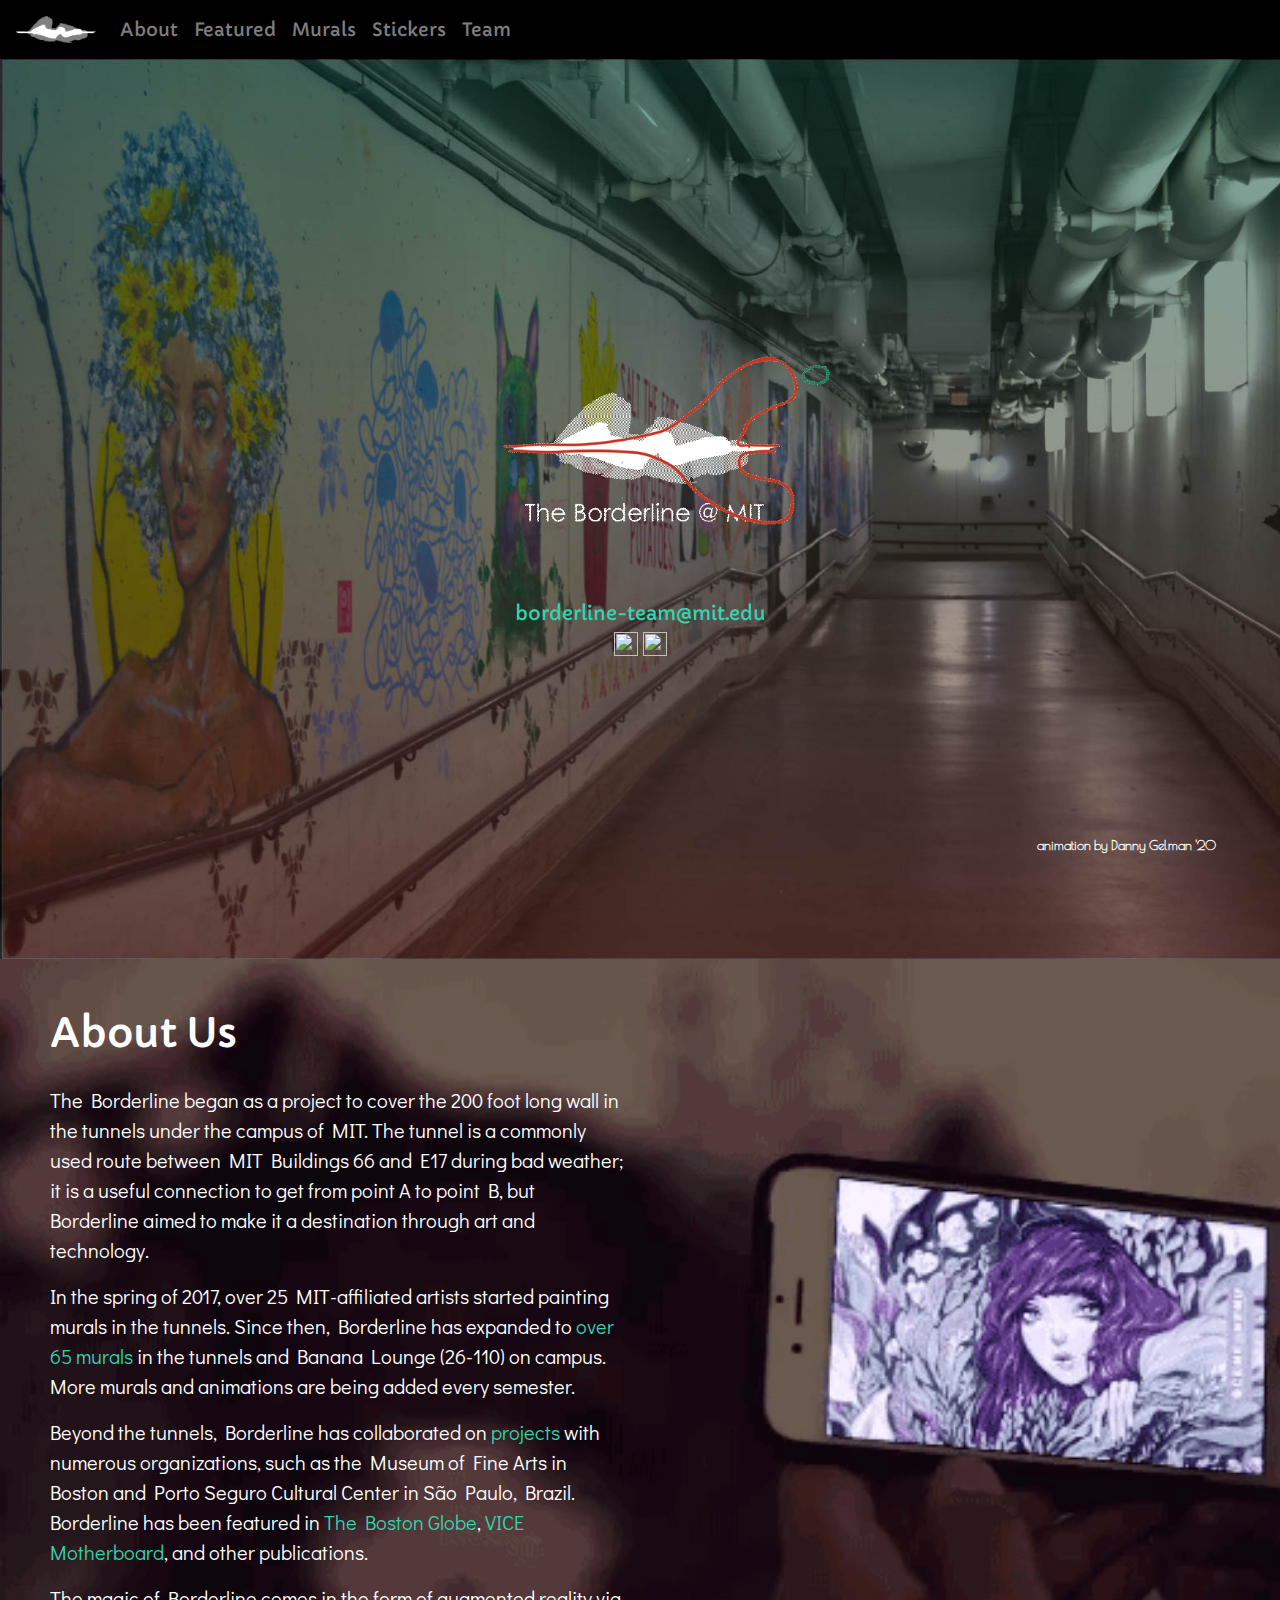
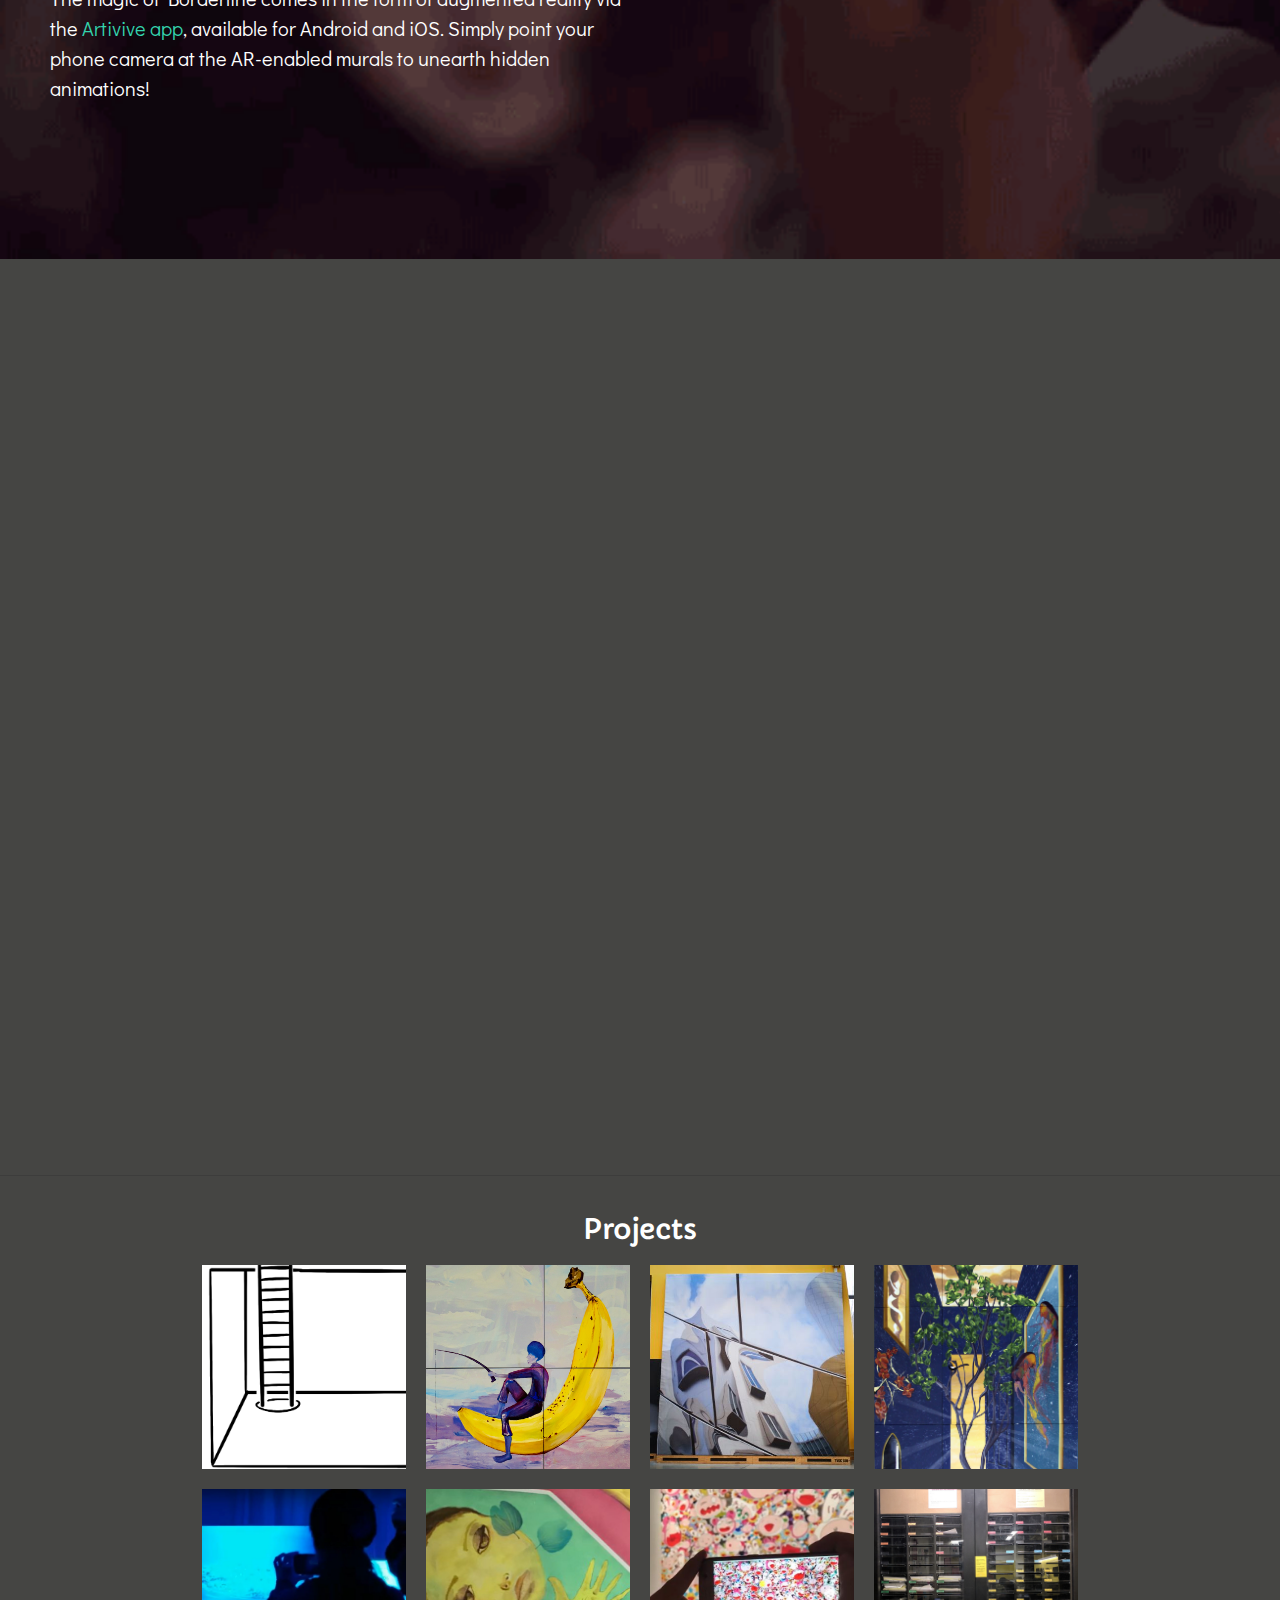
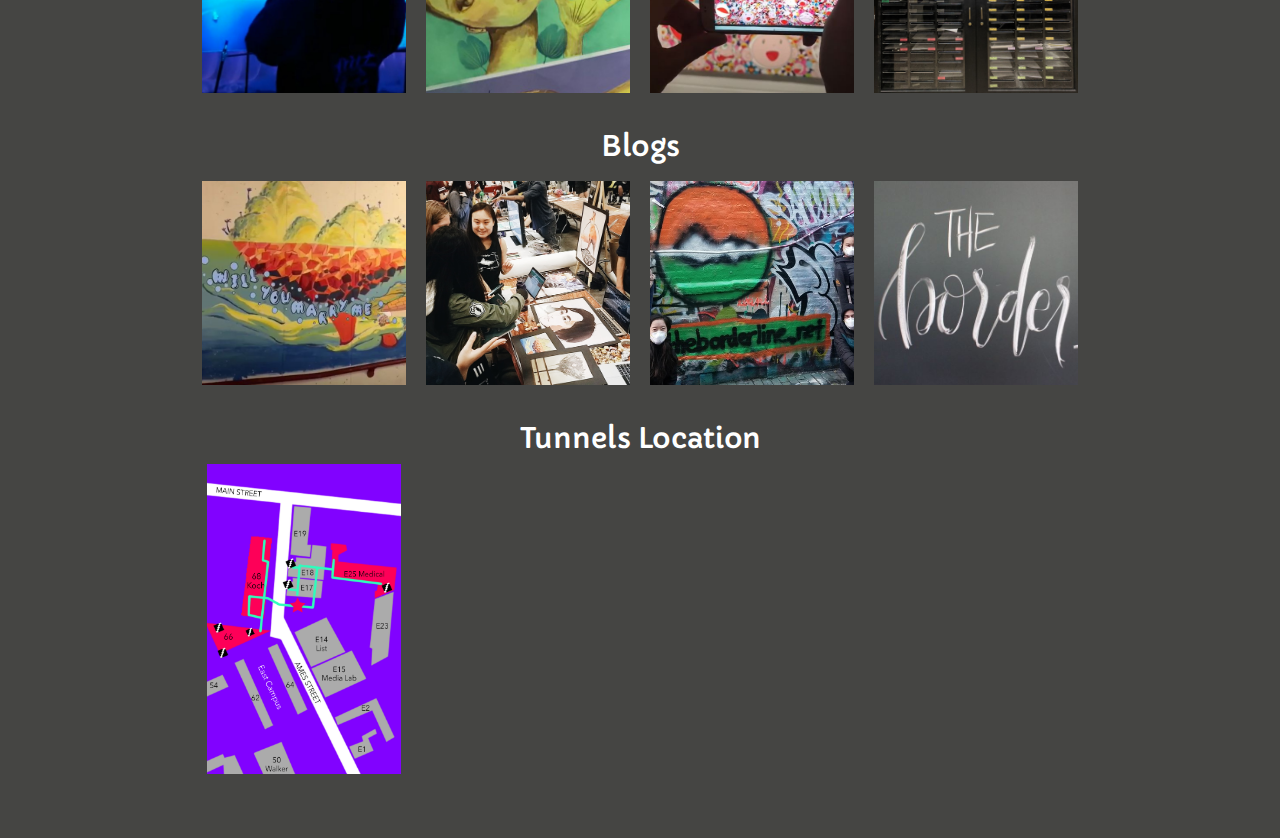
==== index.html @ af1413ba "minor fix on scroll box and contacts" ====
<html>

<head>
  <title>Borderline</title>
  <link rel='icon' href='./images/assets/circleLogo.png' type='image/x-icon'>

  <meta name="viewport" content="width=device-width, initial-scale=1">
  <script src="https://ajax.googleapis.com/ajax/libs/jquery/3.4.1/jquery.min.js"></script>

  <link rel="stylesheet" href="https://maxcdn.bootstrapcdn.com/bootstrap/4.4.1/css/bootstrap.min.css">
  <script src="https://cdnjs.cloudflare.com/ajax/libs/popper.js/1.16.0/umd/popper.min.js"></script>
  <script src="https://maxcdn.bootstrapcdn.com/bootstrap/4.4.1/js/bootstrap.min.js"></script>

  <link rel="stylesheet" href="https://use.fontawesome.com/releases/v5.7.0/css/all.css">
  <link href="https://fonts.googleapis.com/css2?family=Capriola&display=swap" rel="stylesheet">
  <link href="https://fonts.googleapis.com/css2?family=Didact+Gothic&display=swap" rel="stylesheet">
  <link href="https://fonts.googleapis.com/css2?family=Poiret+One&display=swap" rel="stylesheet">

  <link rel="stylesheet" href="main.css">
  <link rel="stylesheet" href="center-content.css">

  <style>
    .section-one{
      background-image: url("./images/assets/TunnelGradient.jpg");
      height:100%;
      width:auto;
      background-size: cover;
    }

    .section-two{
      background-image:url("./images/assets/AR_video.gif");
      min-height:100%;
      min-width:100%;
      background-repeat: no-repeat;
      background-size: cover;
      position: relative;
    }

    .section-three{
      background-color: #454543;
      height:100%;
      width:100%;
      position: relative;
    }

    .about-title{
      padding: 50px 50px 20px;
      text-align: left;
    }

    .about-description{
      padding: 0px 50px;
      width: 53%;
      height: 70%;
      overflow-y: scroll;
      position: relative;
      bottom:5%;
    }

    .logo {
      width: 40%;
      position: absolute;
      top: 0;
      left: 0;
      right: 0;
      bottom: 0;
      margin: auto;
    }

    .credits {
      position: absolute;
      bottom: 5%;
      right: 5%;
      color: white;
      font-family: 'Poiret One', cursive;
      font-weight: bold;
      font-size: small;
    }

    .contact{
      position: relative;
      text-align: center;
      top:60%;
      font-size: 1.5vw;
    }
    
    #youTube {
      height: 100%;
    }
    
    .ar {
      text-align: center;
    }

    .project {
      padding: 10px;
    }

    .project img {
      width: 100%;
      height: 100%;
      object-fit: cover;
    }

    .project:hover .project-titles {
      transition-duration: 0.5s;
      display: block;
      cursor: pointer;
    }

    .project:hover img {
      transition-duration: 0.5s;
      cursor: pointer;
      opacity: 0.2;
    }

    .project-titles {
      font-family: 'Didact Gothic', sans-serif;
      letter-spacing: 3px;
      font-weight: bold;
      font-size: 1.5vw;
      color: white;
      position: absolute;
      top: 25%;
      left: 5px;
      margin: auto;
      width: 98%;
      display: none;
      text-align: center;
    }

    .team-page {
      width: 90%;
    }

    h6 {
      color: #ff7360;
    }

    #gmap {
      width: 100%;
      height: 100%;
    }
    
    @media only screen and (max-width: 600px) {
      .logo {
        width: 80%;
      }
      .project-titles {
        font-size: 10px;
        display: block;
        width: 90%;
        top: 10%;
      }

      .project {
        padding: 0;
      }

      .project img {
        opacity: 0.3
      }
    }
  </style>
</head>

<body>
  <nav class="navbar navbar-expand-md navbar-dark sticky">
    <!-- Brand/logo   -->
    <a class="navbar-brand" href="#">
      <img src="./images/assets/grayLogo.png" alt="Borderline" style="width: 80px;">
    </a>

    <!-- Hamburger -->
    <button class="navbar-toggler" type="button" data-toggle="collapse" data-target="#navbarSupportedContent"
      aria-controls="navbarSupportedContent" aria-expanded="false" aria-label="Toggle navigation">
      <span class="navbar-toggler-icon"></span>
    </button>

    <!-- Links -->
    <div class="collapse navbar-collapse" id="navbarSupportedContent">
      <ul class="navbar-nav mr-auto">
        <li class="nav-item"><a class="nav-link" href="about.html">
            About
          </a></li>
        <li class="nav-item dropdown"><a class="nav-link" href="featured.html">
            Featured
          </a>
          <div class="dropdown-content" id="dc">
            <a href="projects.html">Projects</a>
            <a href="blog.html">Blog</a>
            <a href="mural_blog.html">Artists</a>
            <a href="featured.html#press">Press</a>
          </div>
        </li>
        <li class="nav-item"><a class="nav-link" href="murals.html">
            Murals
          </a></li>
        <li class="nav-item"><a class="nav-link" href="https://www.redbubble.com/people/mit-borderline/shop">
            Stickers
          </a></li>
        <li class="nav-item"><a class="nav-link" href="team.html">
            Team
          </a></li>
      </ul>
    </div>
  </nav>

  <div class="section-one intro">
    <span class="credits">animation by Danny Gelman '20</span>
    <img class="logo" src="./images/assets/logoAnimation.gif" alt="Borderline">
    <div class="contact">
      <a href="mailto:borderline-team@mit.edu?Subject=Interest"
        target="mail">borderline-team@mit.edu</a><br>
      <a href="https://www.instagram.com/mitborderline/" target="_ig"><img width="24px" height="24px" alt="Instagram"
          src="https://image.flaticon.com/icons/svg/174/174855.svg"></a>
      <a href="https://www.facebook.com/mitborderline/" target="_fb"><img width="24px" height="24px" alt="Facebook"
          src="https://image.flaticon.com/icons/svg/124/124010.svg"></a>
    </div>
  </div>
  <div class="section-two">
    <div class="about-title">
      <h1> About Us </h1>
    </div>
    <div class="about-description">
      <p>The Borderline began as a project to cover the 200 foot long wall in the tunnels under the campus of MIT. The
        tunnel is a commonly used route between MIT Buildings 66 and E17 during bad weather; it is a useful connection
        to get from point A to point B, but Borderline aimed to make it a destination through art and technology.
      </p>
      <p>
        In the spring of 2017, over 25 MIT-affiliated artists started painting murals in the tunnels. Since then,
        Borderline has expanded to <a href="murals.html" target="murals">over 65 murals</a>
        in the tunnels and Banana Lounge (26-110) on campus. More murals and
        animations are being added every semester.
      </p>
      <p>Beyond the tunnels, Borderline has collaborated on <a href="featured.html" target="murals">projects</a> with
        numerous organizations, such as the Museum of
        Fine Arts in Boston and Porto Seguro Cultural Center in São Paulo, Brazil.
        Borderline has been featured in
        <a href="https://www3.bostonglobe.com/metro/2017/06/27/mit-students-create-mural-that-moves-when-viewed-through-smartphone/u1idI24UPjFoplIaPFroXP/story.html"
          target="bg">The Boston Globe</a>,
        <a href="https://www.vice.com/en_us/article/xw8bbn/mit-students-made-an-interactive-augmented-reality-mural"
          target="vice">VICE Motherboard</a>, and other publications.
      </p>
      <p>The magic of Borderline comes in the form of augmented reality via the <a
          href="https://apps.apple.com/us/app/artivive/id1188737494" target="vive">Artivive app</a>, available for
        Android and iOS. Simply point your phone camera at the AR-enabled murals to unearth hidden animations!
      </p>
    </div>
    <br>
  </div>
  <div class="section-three">
    <div> 
        <iframe id="youTube" style="width: 100%;" src="https://www.youtube.com/embed/0rUwgOZ4LUg" frameborder="0"
          allow="accelerometer; autoplay; encrypted-media; gyroscope; picture-in-picture" allowfullscreen></iframe>
      <hr>
    </div>
  </div>

  <div class="container-fluid team-page">
    <button onclick="topFunction()" id="top-btn" title="Go to top">Go to Top</button>
    <br>
    <br>
    <div>
      <a name="projects">
        <h3>Projects</h3>
      </a>
      <div class="row">
        <div class="col-3 project">
          <a href="projects.html#Tunnel66">
            <img alt="Tunnel 66" src="./images/projects/tunnel66/thumbnail.png" />
            <div class="project-titles">
              Tunnel 66
            </div>
          </a>
        </div>
        <div class="col-3 project">
          <a href="projects.html#banana">
            <img alt="Banana Lounge" src="./images/projects/banana/thumbnail.jpg">
            <div class="project-titles">
              UA Innovation <br> x <br> Borderline
            </div>
          </a>
        </div>
        <div class="col-3 project">
          <a href="projects.html#computing">
            <img alt="Stata Mural" src="./images/projects/computing/thumbnail.jpg" />
            <div class="project-titles">
              College of Computing Opening
            </div>
          </a>
        </div>
        <div class="col-3 project">
          <!-- <a href="https://www.wbur.org/artery/2019/01/25/south-bay-correction-mural"> -->
          <a href="projects.html#HOC">
            <img alt="HOC Mural Project" src="./images/projects/prison/mural.jpg" />
            <div class="project-titles">
              HOC Mural Project
            </div>
          </a>
        </div>
      </div>

      <div class="row">
        <div class="col-3 project">
          <a href="projects.html#OneWorld">
            <img alt="One World @ MIT" src="./images/projects/oneworld/thumbnail.jpg" />
            <div class="project-titles">
              One World <br>@ MIT
            </div>
          </a>
        </div>
        <div class="col-3 project">
          <a href="projects.html#brazil">
            <img alt="Borderline x Brazil" src="./images/projects/brazil/thumbnail.jpg">
            <div class="project-titles">
              Borderline <br>x<br> Brazil
            </div>
          </a>
        </div>
        <div class="col-3 project">
          <a href="projects.html#MFA">
            <img alt="Borderline at MFA" src="./images/projects/mfa/thumbnail.jpg" />
            <div class="project-titles">
              Borderline <br> at the MFA
            </div>
          </a>
        </div>
        <div class="col-3 project">
          <a href="projects.html#AR-Campus-Landmarks">
            <img alt="AR Campus Landmarks" src="./images/projects/campus/pset.jpg" />
            <div class="project-titles">
              AR Campus Landmarks
            </div>
          </a>
        </div>
      </div>

      <br>
      <a name="blog">
        <h3>Blogs</h3>
      </a>

      <div class="row">
        <div class="col-3 project">
          <a href="blog.html">
            <img alt="Will You Marry Me?" src="./images/blog/proposal.jpg">
            <div class="project-titles">
              AR Marriage Proposal
            </div>
          </a>
        </div>
        <div class="col-3 project">
          <a href="blog.html#CPW">
            <img alt="CPW" src="./images/blog/cpw1.jpg">
            <div class="project-titles">
              Campus Preview Weekend
            </div>
          </a>
        </div>
        <div class="col-3 project">
          <a href="blog.html#birthday">
            <img alt="Borderline's Birthday" src="./images/blog/birthday1.jpg" />
            <div class="project-titles">
              Happy <br> Birthday, <br> Borderline!
            </div>
          </a>
        </div>
        <div class="col-3 project">
          <a href="blog.html#Grand-Opening">
            <img alt="Grand Opening" src="./images/blog/opening1.jpg" />
            <div class="project-titles">
              Tunnels <br> Grand Opening
            </div>
          </a>
        </div>
      </div>
      <br>
      
<h3>Tunnels Location <br> </h3>

<div class="row">
  <div class="col-sm-3">
    <img width="100%" alt="Tunnels Map" src="./images/assets/tunnelMap.jpg">
  </div>
  <div class="col-sm-9">
    <iframe id="gmap"
      src="https://www.google.com/maps/embed?pb=!1m18!1m12!1m3!1d47174.47155937263!2d-71.16149754530454!3d42.355218621588!2m3!1f0!2f0!3f0!3m2!1i1024!2i768!4f13.1!3m3!1m2!1s0x89e370a8dfa0f551%3A0x1d98765812e5e8c6!2s55%20Ames%20St%2C%20Cambridge%2C%20MA%2002142!5e0!3m2!1sen!2sus!4v1587864062719!5m2!1sen!2sus"
      frameborder="0" style="border:0;" allowfullscreen="" aria-hidden="false" tabindex="0"></iframe>
  </div>
</div>

<script>
    $(document).ready(function () {
      resizeProjects();
    });

    $(window).resize(function () {
      resizeProjects();
    });

    // keep images square
    function resizeProjects() {
      let width = $('.project').width();
      $('.project').height(width);
      $('.details').height(width);
    }
</script>

</body>

</html>
---- main.css ----
body {
    font-family: 'Capriola', sans-serif;
    font-size: large;
    background-color: #454543;
    overflow-x: hidden;
    color: white;
  }

.navbar-brand{
    float: left;
  }


.text-logo{
  font-family: 'Poiret One', cursive; 
  color: white;
  float: left;
}

.active a {
    color: #ff7360 !important;
  }

a {
    color: #34d4ae;
  }

.nav-item:hover:not(.active) a {
    color: #34d4ae !important;
  }

.sticky {
    position: sticky;
    top: 0;
    background-color: black;
    z-index: 999;
  }

body p {
    font-family: 'Didact Gothic', sans-serif;
  }

.container-fluid {
    margin: 0 5% 5% 5%;
    color: white;
  }

.intro {
    font-size: large;
  }
  
.dropdown {
    position: relative;
    display: inline-block;
  }

.dropdown-content {
    display: none;
    position: absolute;
    background-color:black;
    min-width: 120px;
    box-shadow: 0px 8px 16px 0px rgba(0, 0, 0, 0.2);
    z-index: 1;
    border-radius: 3px;
    color: white !important;
  }

#dc a {
    padding: 12px 16px;
    text-decoration: none;
    display: block;
    border-radius: 3px;
    color: rgba(255,255,255,0.5) !important;
  }

#dc a:hover {
    background-color: #262626;
    color: #34d4ae !important;
  }

.dropdown:hover .dropdown-content {
    display: block;
  }

.images img{
    padding-bottom: 10px;
  }

@media only screen and (max-width: 768px) {
    .dropdown:hover .dropdown-content {
      display: none !important;
    }
  }

  #top-btn {
    display: none;
    position: fixed;
    bottom: 20px;
    right: 30px;
    z-index: 99;
    border: none;
    outline: none;
    background-color: #ff1e00;
    color: white;
    cursor: pointer;
    padding: 10px;
    border-radius: 10px;
    font-size: 14px;
  }

  #top-btn:hover {
    cursor: pointer;
    background-color: #ff7360;
  }
  .article {
    display: inline-block;
  }

  .date {
    color: #ff7360;
  }

  .italic {
    font-style: italic;
  }
---- center-content.css ----
body {
    text-align: center;
  }

  p {
    font-size: 20px !important;
    text-align: left;
    font-family: 'Didact Gothic', sans-serif;
  }

  .container-fluid {
    display: inline-block;
    max-width: min(70%, 1000px);
  }

  @media only screen and (max-width: 600px) {
    .container-fluid {
        max-width: 90%;
    }
  }

  nav {
    text-align: left !important;
}

.images {
  text-align: center !important;
  margin-bottom: 10px;
  margin-top: 10px;
}
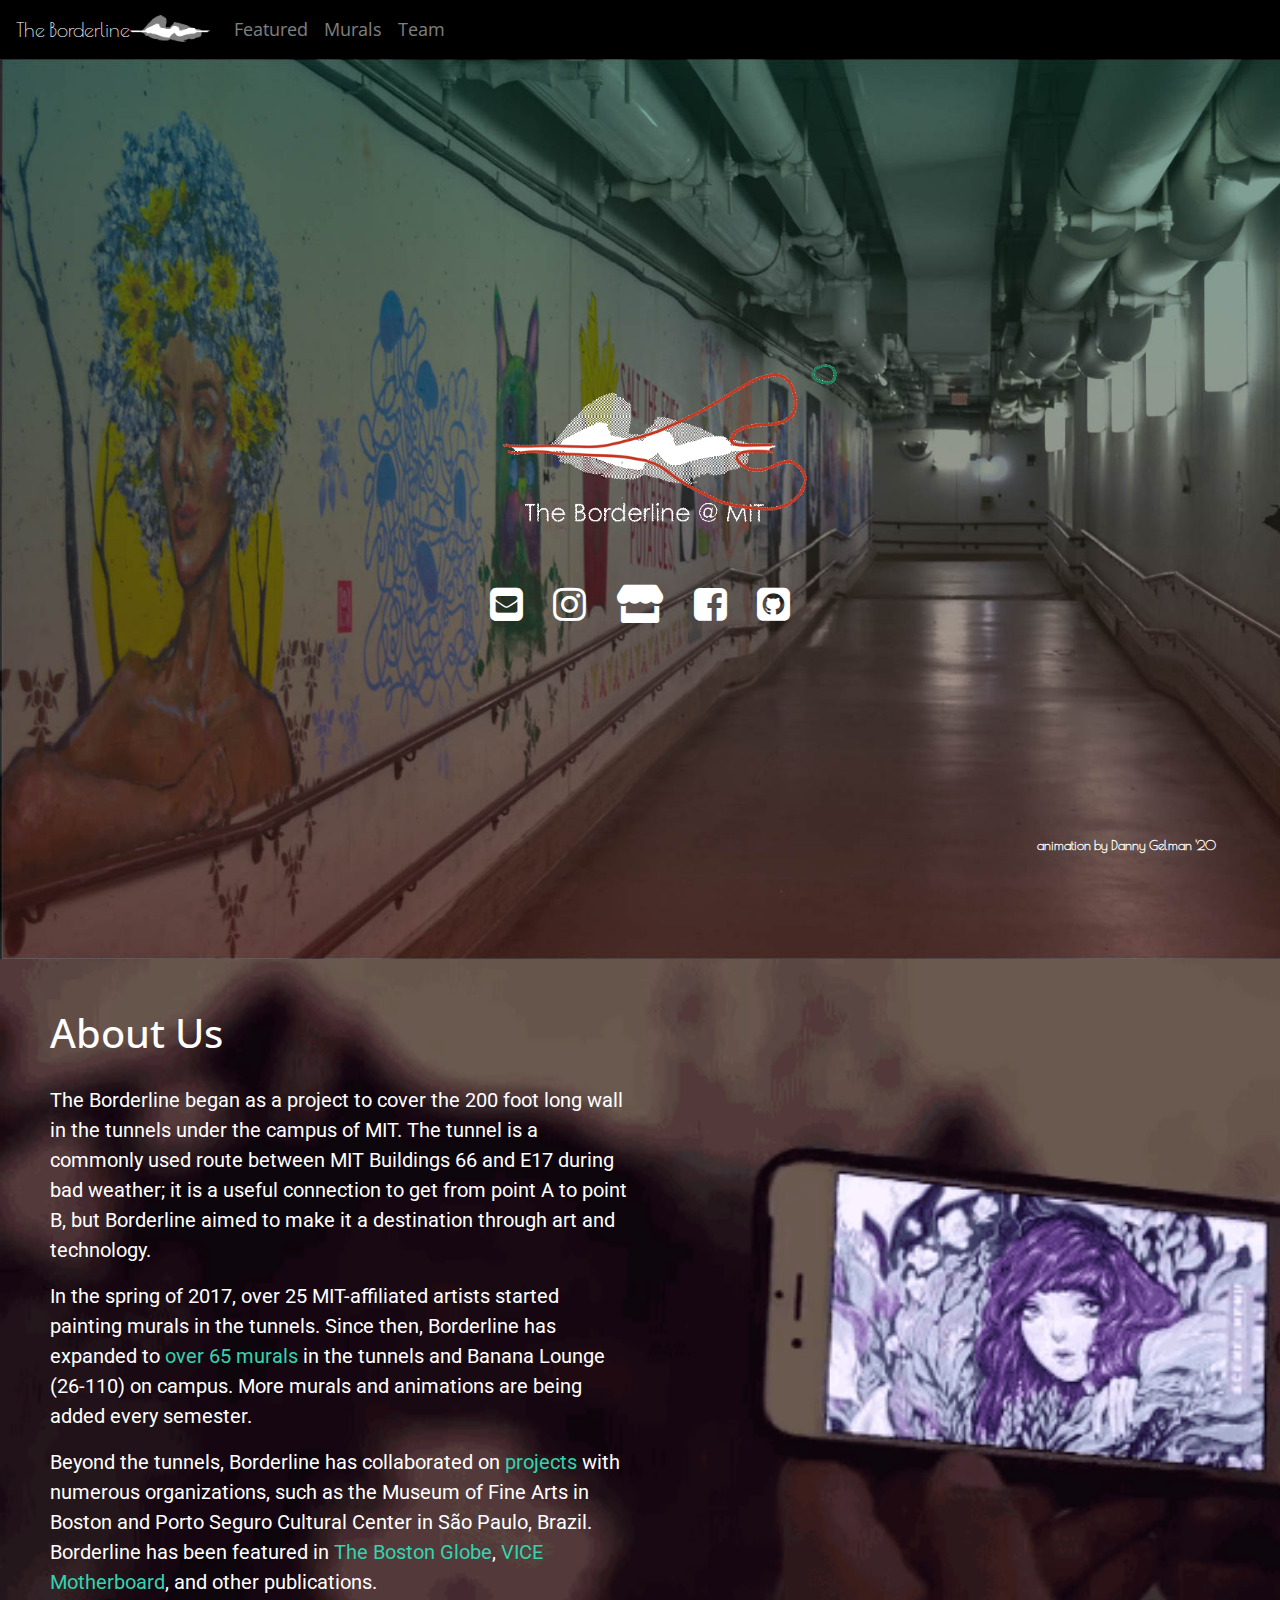
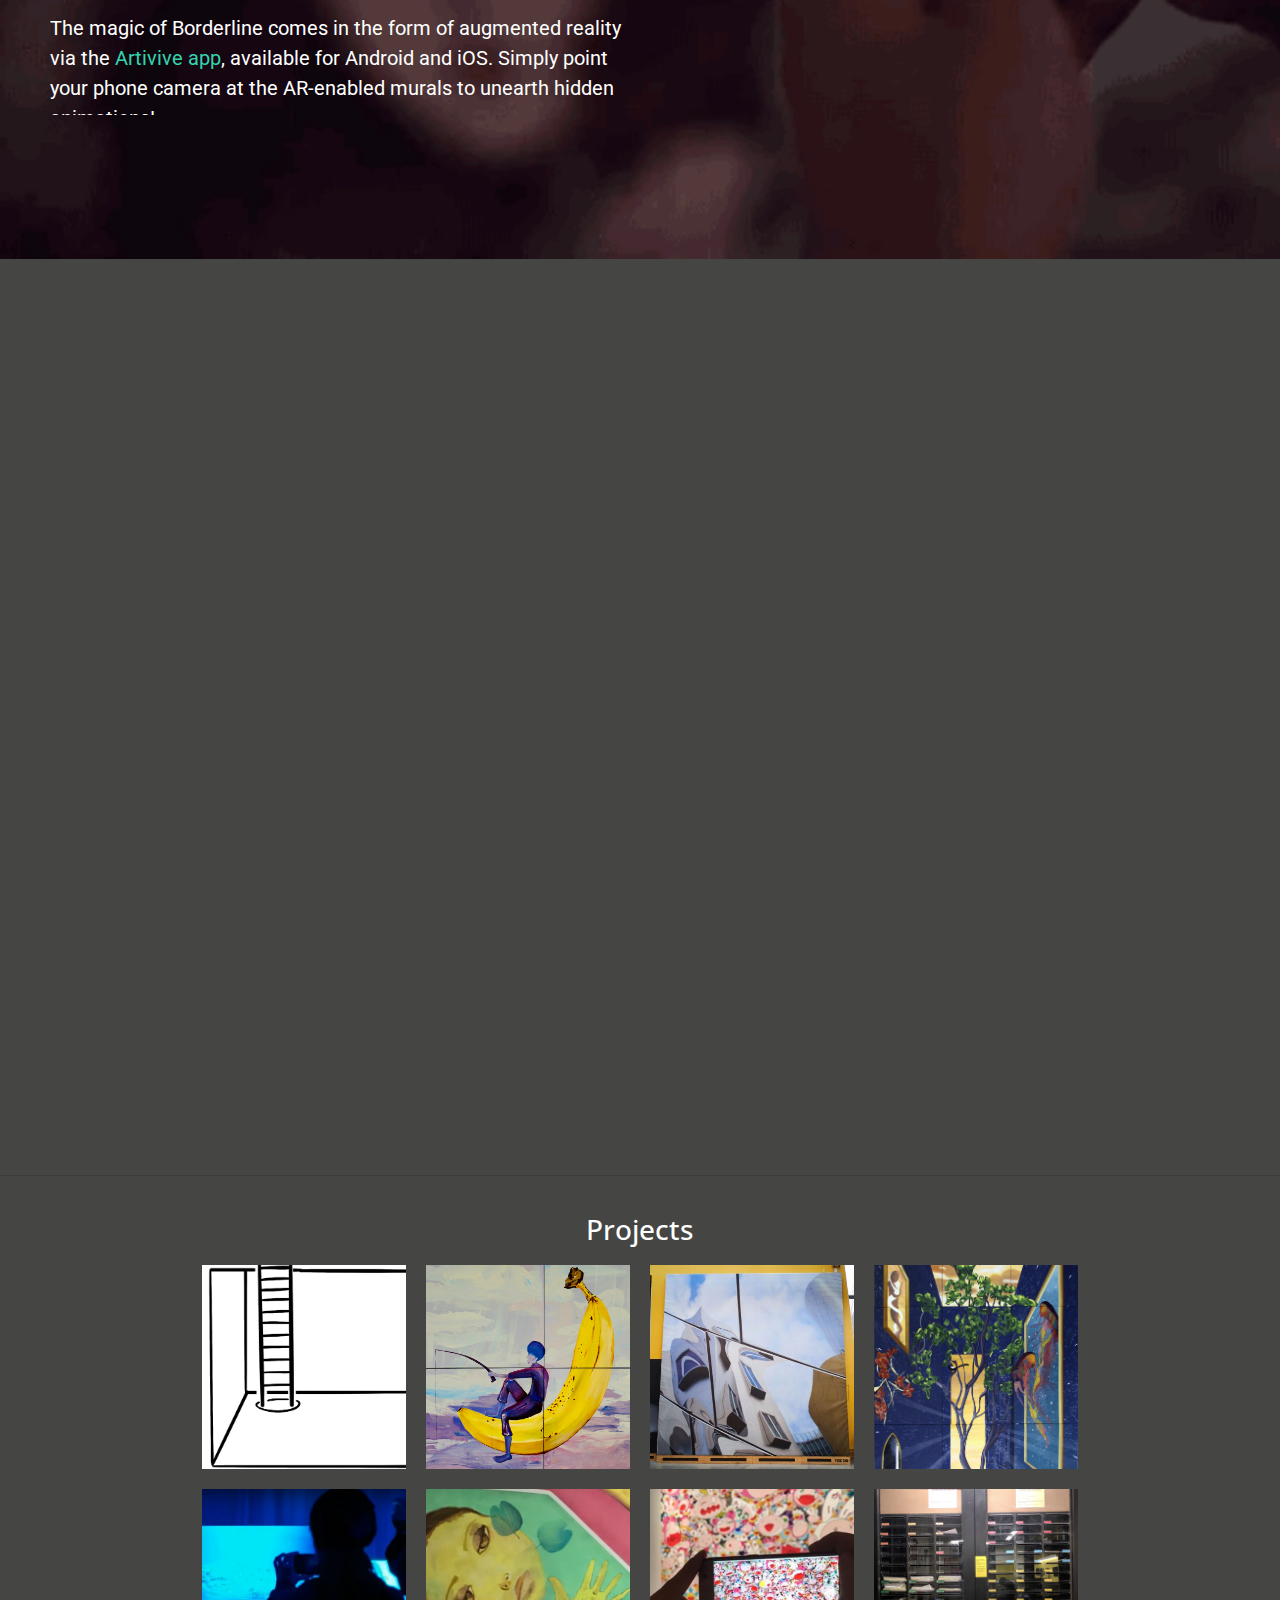
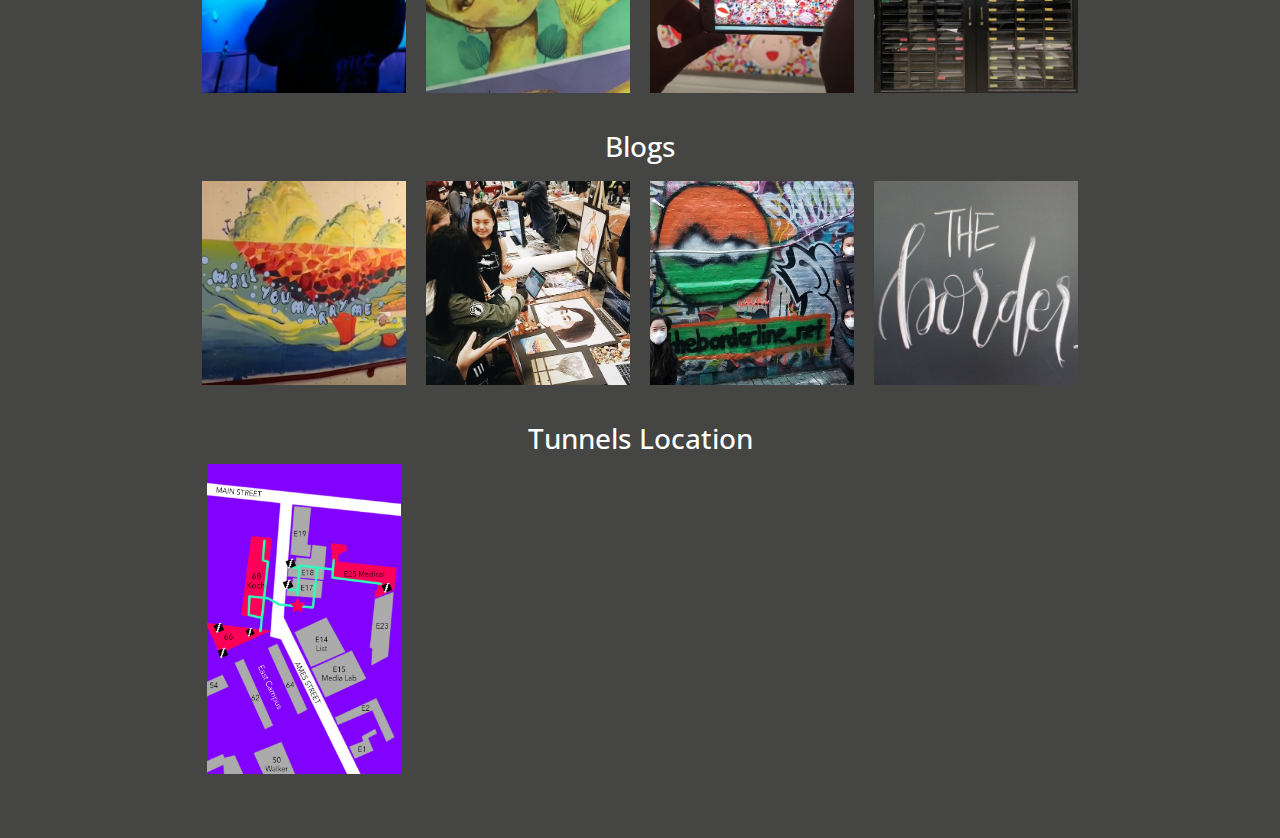
==== commit 9131bc9a: "adding styled content icons and changed navbar for just index page" ====
--- a/index.html
+++ b/index.html
@@ -19,42 +19,45 @@
   <link rel="stylesheet" href="main.css">
   <link rel="stylesheet" href="center-content.css">
 
+  <meta http-equiv="Content-Type" content="text/html; charset=utf-8">
+  <link rel="stylesheet" href="https://cdnjs.cloudflare.com/ajax/libs/font-awesome/4.7.0/css/font-awesome.min.css">
+
   <style>
-    .section-one{
+    .section-one {
       background-image: url("./images/assets/TunnelGradient.jpg");
-      height:100%;
-      width:auto;
+      height: 100%;
+      width: auto;
       background-size: cover;
     }
 
-    .section-two{
-      background-image:url("./images/assets/AR_video.gif");
-      min-height:100%;
-      min-width:100%;
+    .section-two {
+      background-image: url("./images/assets/AR_video.gif");
+      min-height: 100%;
+      min-width: 100%;
       background-repeat: no-repeat;
       background-size: cover;
       position: relative;
     }
 
-    .section-three{
+    .section-three {
       background-color: #454543;
-      height:100%;
-      width:100%;
+      height: 100%;
+      width: 100%;
       position: relative;
     }
 
-    .about-title{
+    .about-title {
       padding: 50px 50px 20px;
       text-align: left;
     }
 
-    .about-description{
+    .about-description {
       padding: 0px 50px;
       width: 53%;
       height: 70%;
       overflow-y: scroll;
       position: relative;
-      bottom:5%;
+      bottom: 5%;
     }
 
     .logo {
@@ -77,17 +80,29 @@
       font-size: small;
     }
 
-    .contact{
-      position: relative;
+    #contact {
+      position: absolute;
       text-align: center;
-      top:60%;
+      top: 65%;
       font-size: 1.5vw;
-    }
-    
+      width: 100%;
+    }
+
+    i {
+      padding: 0 1% 0 1%;
+      color: white;
+    }
+
+    i:hover {
+      padding: 0 1% 0 1%;
+      color: #ff7360;
+    }
+
+
     #youTube {
       height: 100%;
     }
-    
+
     .ar {
       text-align: center;
     }
@@ -141,11 +156,12 @@
       width: 100%;
       height: 100%;
     }
-    
+
     @media only screen and (max-width: 600px) {
       .logo {
         width: 80%;
       }
+
       .project-titles {
         font-size: 10px;
         display: block;
@@ -167,7 +183,8 @@
 <body>
   <nav class="navbar navbar-expand-md navbar-dark sticky">
     <!-- Brand/logo   -->
-    <a class="navbar-brand" href="#">
+    <a class="navbar-brand" href="index.html">
+      <div class="text-logo">The Borderline</div>
       <img src="./images/assets/grayLogo.png" alt="Borderline" style="width: 80px;">
     </a>
 
@@ -180,10 +197,10 @@
     <!-- Links -->
     <div class="collapse navbar-collapse" id="navbarSupportedContent">
       <ul class="navbar-nav mr-auto">
-        <li class="nav-item"><a class="nav-link" href="about.html">
+        <!-- <li class="nav-item"><a class="nav-link" href="about.html">
             About
-          </a></li>
-        <li class="nav-item dropdown"><a class="nav-link" href="featured.html">
+          </a></li> -->
+        <!-- <li class="nav-item dropdown"><a class="nav-link" href="featured.html">
             Featured
           </a>
           <div class="dropdown-content" id="dc">
@@ -192,12 +209,15 @@
             <a href="mural_blog.html">Artists</a>
             <a href="featured.html#press">Press</a>
           </div>
-        </li>
+        </li> -->
+        <!-- <li class="nav-item"><a class="nav-link" href="https://www.redbubble.com/people/mit-borderline/shop">
+            Stickers
+          </a></li> -->
+        <li class="nav-item"><a class="nav-link" href="featured.html">
+            Featured
+          </a></li>
         <li class="nav-item"><a class="nav-link" href="murals.html">
             Murals
-          </a></li>
-        <li class="nav-item"><a class="nav-link" href="https://www.redbubble.com/people/mit-borderline/shop">
-            Stickers
           </a></li>
         <li class="nav-item"><a class="nav-link" href="team.html">
             Team
@@ -209,15 +229,18 @@
   <div class="section-one intro">
     <span class="credits">animation by Danny Gelman '20</span>
     <img class="logo" src="./images/assets/logoAnimation.gif" alt="Borderline">
-    <div class="contact">
-      <a href="mailto:borderline-team@mit.edu?Subject=Interest"
-        target="mail">borderline-team@mit.edu</a><br>
-      <a href="https://www.instagram.com/mitborderline/" target="_ig"><img width="24px" height="24px" alt="Instagram"
-          src="https://image.flaticon.com/icons/svg/174/174855.svg"></a>
-      <a href="https://www.facebook.com/mitborderline/" target="_fb"><img width="24px" height="24px" alt="Facebook"
-          src="https://image.flaticon.com/icons/svg/124/124010.svg"></a>
-    </div>
+      <!-- <a href="http://borderline.mit.edu/" target="bl"><img alt="Borderline" src="circleLogo.png"
+            class="logo"></a> -->
+      <div id="contact">
+        <a href="mailto:borderline-team@mit.edu" target="mail"><i class="fa fa-2x fa-envelope-square"></i></a>
+        <a href="https://www.instagram.com/mitborderline/" target="ig"><i class="fa fa-2x fa-instagram"></i></a>
+        <a href="https://www.redbubble.com/people/mit-borderline/shop" target="gh"><i
+            class="fas fa-2x fa-store"></i></a>
+        <a href="https://www.facebook.com/mitborderline/" target="fb"><i class="fa fa-2x fa-facebook-square"></i></a>
+        <a href="https://github.com/mitborderline/" target="gh"><i class="fa fa-2x fa-github-square"></i></a>
+        </div>
   </div>
+
   <div class="section-two">
     <div class="about-title">
       <h1> About Us </h1>
@@ -250,9 +273,9 @@
     <br>
   </div>
   <div class="section-three">
-    <div> 
-        <iframe id="youTube" style="width: 100%;" src="https://www.youtube.com/embed/0rUwgOZ4LUg" frameborder="0"
-          allow="accelerometer; autoplay; encrypted-media; gyroscope; picture-in-picture" allowfullscreen></iframe>
+    <div>
+      <iframe id="youTube" style="width: 100%;" src="https://www.youtube.com/embed/0rUwgOZ4LUg" frameborder="0"
+        allow="accelerometer; autoplay; encrypted-media; gyroscope; picture-in-picture" allowfullscreen></iframe>
       <hr>
     </div>
   </div>
@@ -376,36 +399,36 @@
         </div>
       </div>
       <br>
-      
-<h3>Tunnels Location <br> </h3>
-
-<div class="row">
-  <div class="col-sm-3">
-    <img width="100%" alt="Tunnels Map" src="./images/assets/tunnelMap.jpg">
-  </div>
-  <div class="col-sm-9">
-    <iframe id="gmap"
-      src="https://www.google.com/maps/embed?pb=!1m18!1m12!1m3!1d47174.47155937263!2d-71.16149754530454!3d42.355218621588!2m3!1f0!2f0!3f0!3m2!1i1024!2i768!4f13.1!3m3!1m2!1s0x89e370a8dfa0f551%3A0x1d98765812e5e8c6!2s55%20Ames%20St%2C%20Cambridge%2C%20MA%2002142!5e0!3m2!1sen!2sus!4v1587864062719!5m2!1sen!2sus"
-      frameborder="0" style="border:0;" allowfullscreen="" aria-hidden="false" tabindex="0"></iframe>
-  </div>
-</div>
-
-<script>
-    $(document).ready(function () {
-      resizeProjects();
-    });
-
-    $(window).resize(function () {
-      resizeProjects();
-    });
-
-    // keep images square
-    function resizeProjects() {
-      let width = $('.project').width();
-      $('.project').height(width);
-      $('.details').height(width);
-    }
-</script>
+
+      <h3>Tunnels Location <br> </h3>
+
+      <div class="row">
+        <div class="col-sm-3">
+          <img width="100%" alt="Tunnels Map" src="./images/assets/tunnelMap.jpg">
+        </div>
+        <div class="col-sm-9">
+          <iframe id="gmap"
+            src="https://www.google.com/maps/embed?pb=!1m18!1m12!1m3!1d47174.47155937263!2d-71.16149754530454!3d42.355218621588!2m3!1f0!2f0!3f0!3m2!1i1024!2i768!4f13.1!3m3!1m2!1s0x89e370a8dfa0f551%3A0x1d98765812e5e8c6!2s55%20Ames%20St%2C%20Cambridge%2C%20MA%2002142!5e0!3m2!1sen!2sus!4v1587864062719!5m2!1sen!2sus"
+            frameborder="0" style="border:0;" allowfullscreen="" aria-hidden="false" tabindex="0"></iframe>
+        </div>
+      </div>
+
+      <script>
+        $(document).ready(function () {
+          resizeProjects();
+        });
+
+        $(window).resize(function () {
+          resizeProjects();
+        });
+
+        // keep images square
+        function resizeProjects() {
+          let width = $('.project').width();
+          $('.project').height(width);
+          $('.details').height(width);
+        }
+      </script>
 
 </body>
 
--- a/main.css
+++ b/main.css
@@ -1,5 +1,6 @@
+@import url('https://fonts.googleapis.com/css2?family=Open+Sans:wght@800&family=Roboto:wght@300&display=swap');
 body {
-    font-family: 'Capriola', sans-serif;
+    font-family: /* 'Capriola', sans-serif; */'Open Sans', sans-serif;
     font-size: large;
     background-color: #454543;
     overflow-x: hidden;
@@ -37,7 +38,7 @@
   }
 
 body p {
-    font-family: 'Didact Gothic', sans-serif;
+    font-family: /* 'Didact Gothic', sans-serif; */'Roboto', sans-serif;
   }
 
 .container-fluid {
@@ -122,4 +123,4 @@
 
   .italic {
     font-style: italic;
-  }
+  }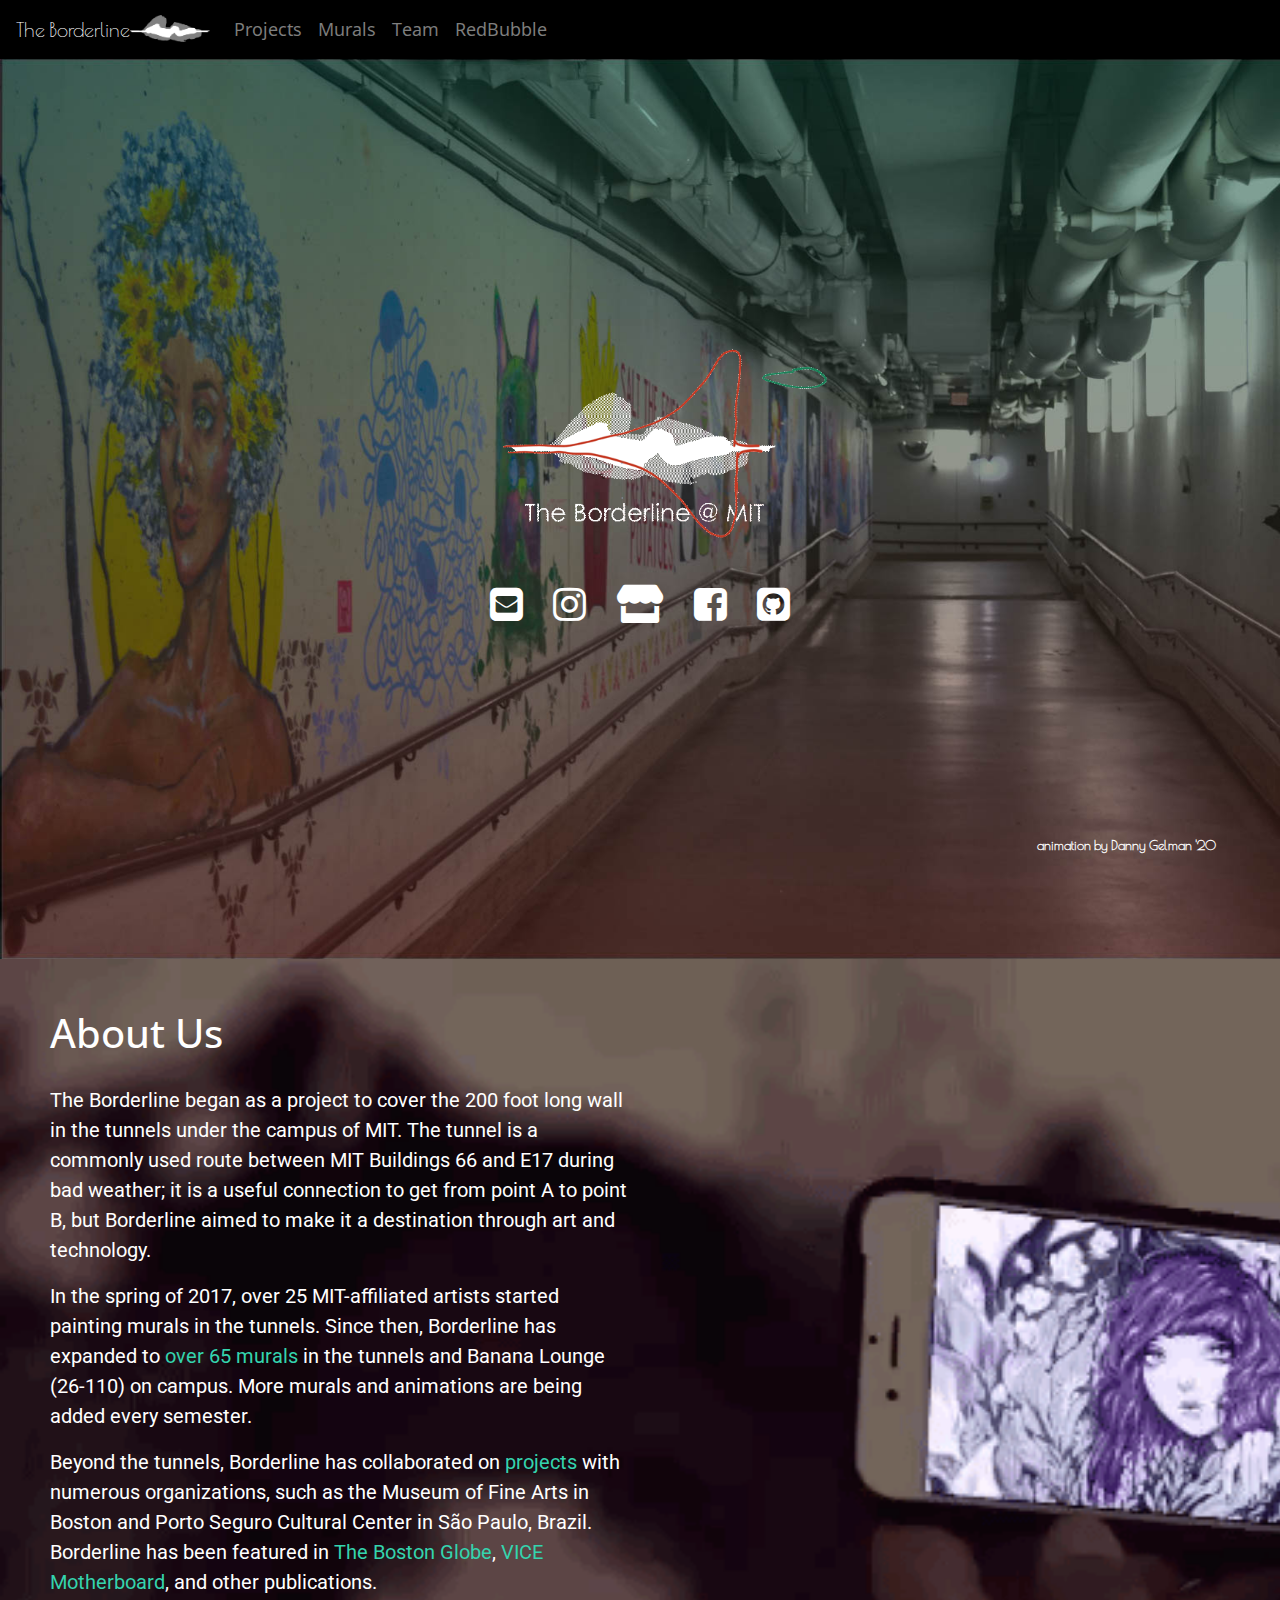
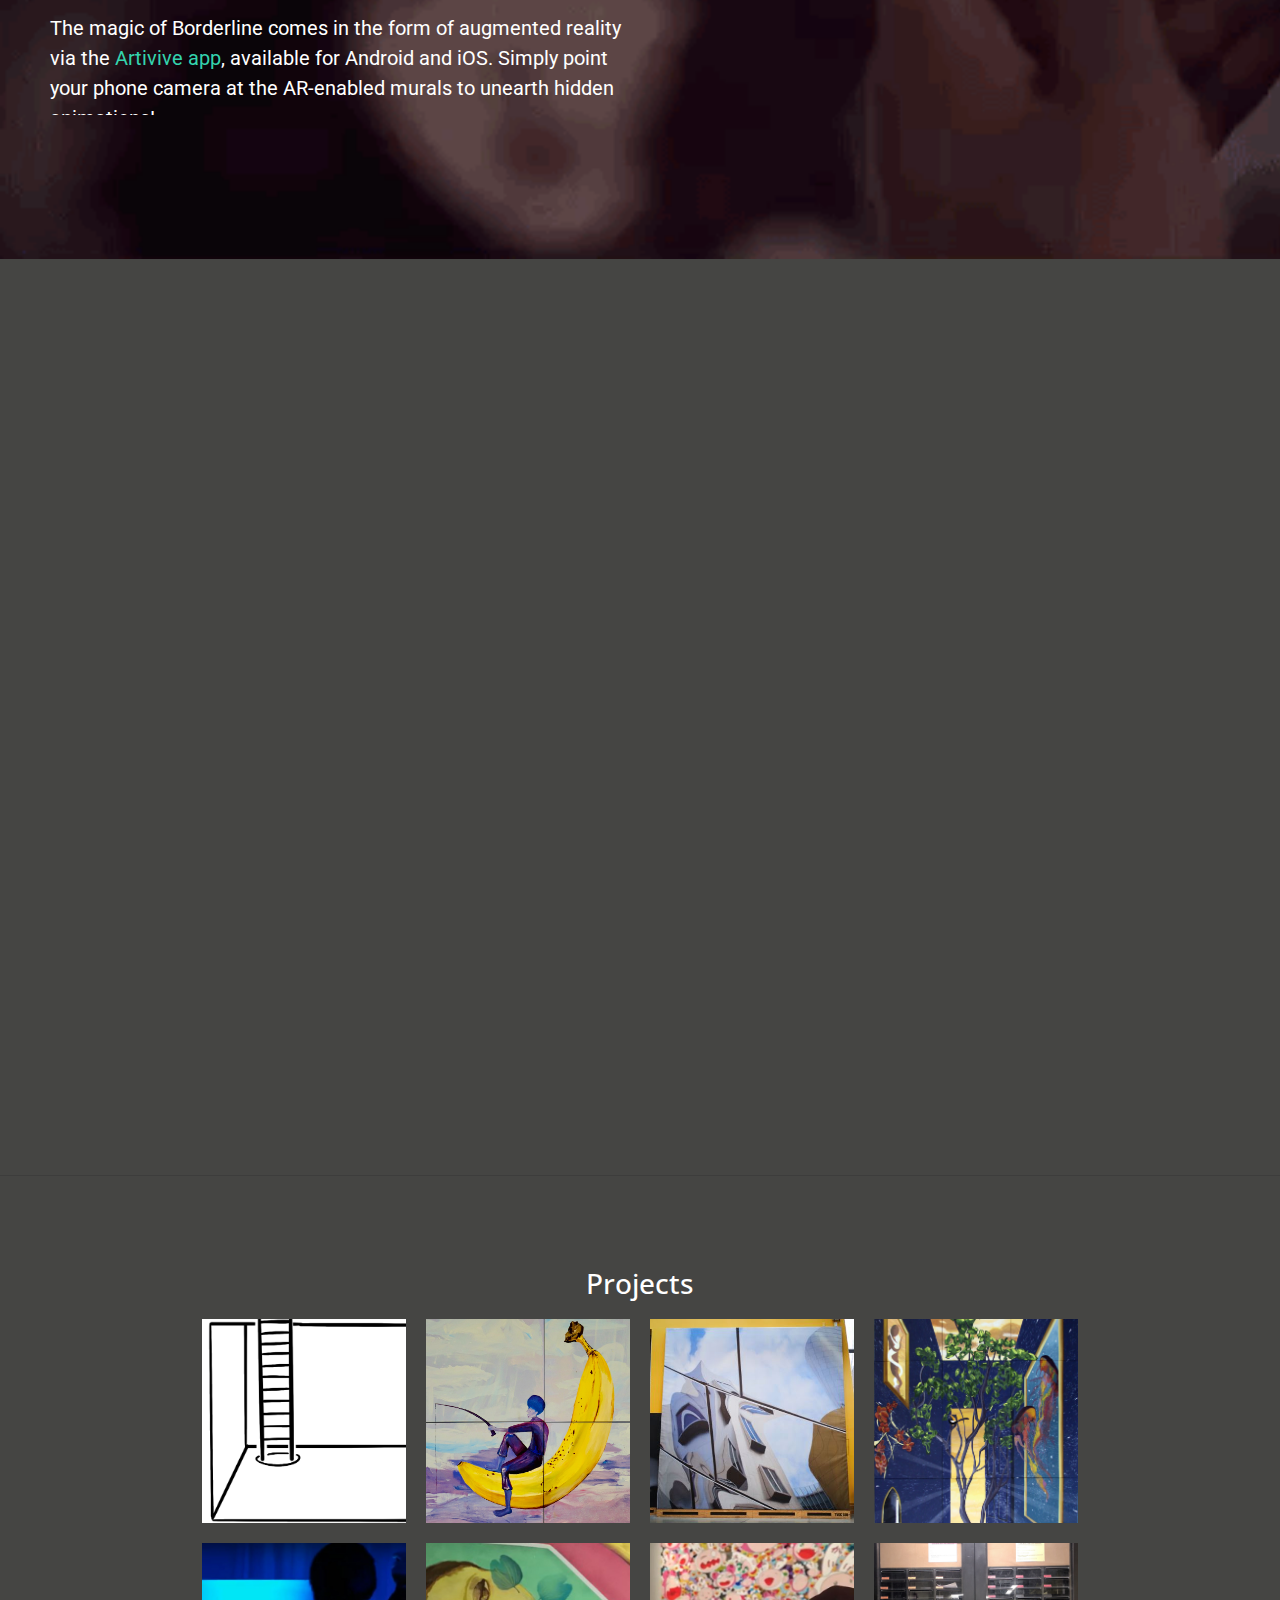
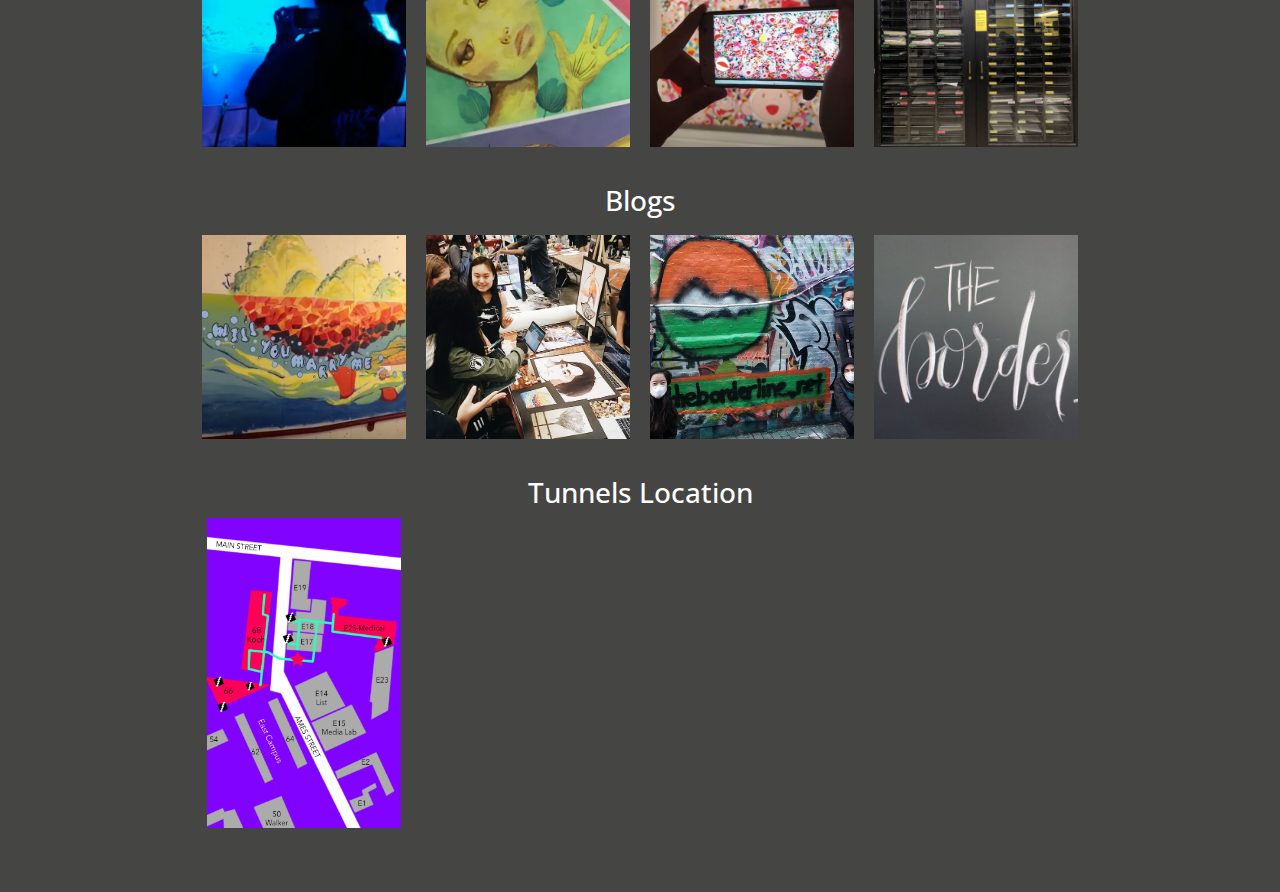
==== commit 116d4170: "fix navbar for index page only" ====
--- a/index.html
+++ b/index.html
@@ -210,17 +210,17 @@
             <a href="featured.html#press">Press</a>
           </div>
         </li> -->
-        <!-- <li class="nav-item"><a class="nav-link" href="https://www.redbubble.com/people/mit-borderline/shop">
-            Stickers
-          </a></li> -->
-        <li class="nav-item"><a class="nav-link" href="featured.html">
-            Featured
+        <li class="nav-item"><a class="nav-link" href="index.html#featured">
+            Projects
           </a></li>
         <li class="nav-item"><a class="nav-link" href="murals.html">
             Murals
           </a></li>
         <li class="nav-item"><a class="nav-link" href="team.html">
             Team
+          </a></li>
+        <li class="nav-item"><a class="nav-link" href="https://www.redbubble.com/people/mit-borderline/shop">
+            RedBubble
           </a></li>
       </ul>
     </div>
@@ -272,6 +272,7 @@
     </div>
     <br>
   </div>
+
   <div class="section-three">
     <div>
       <iframe id="youTube" style="width: 100%;" src="https://www.youtube.com/embed/0rUwgOZ4LUg" frameborder="0"
@@ -279,7 +280,8 @@
       <hr>
     </div>
   </div>
-
+  <a name="featured"></a>
+  <br><br>
   <div class="container-fluid team-page">
     <button onclick="topFunction()" id="top-btn" title="Go to top">Go to Top</button>
     <br>
--- a/main.css
+++ b/main.css
@@ -123,4 +123,4 @@
 
   .italic {
     font-style: italic;
-  }+  }
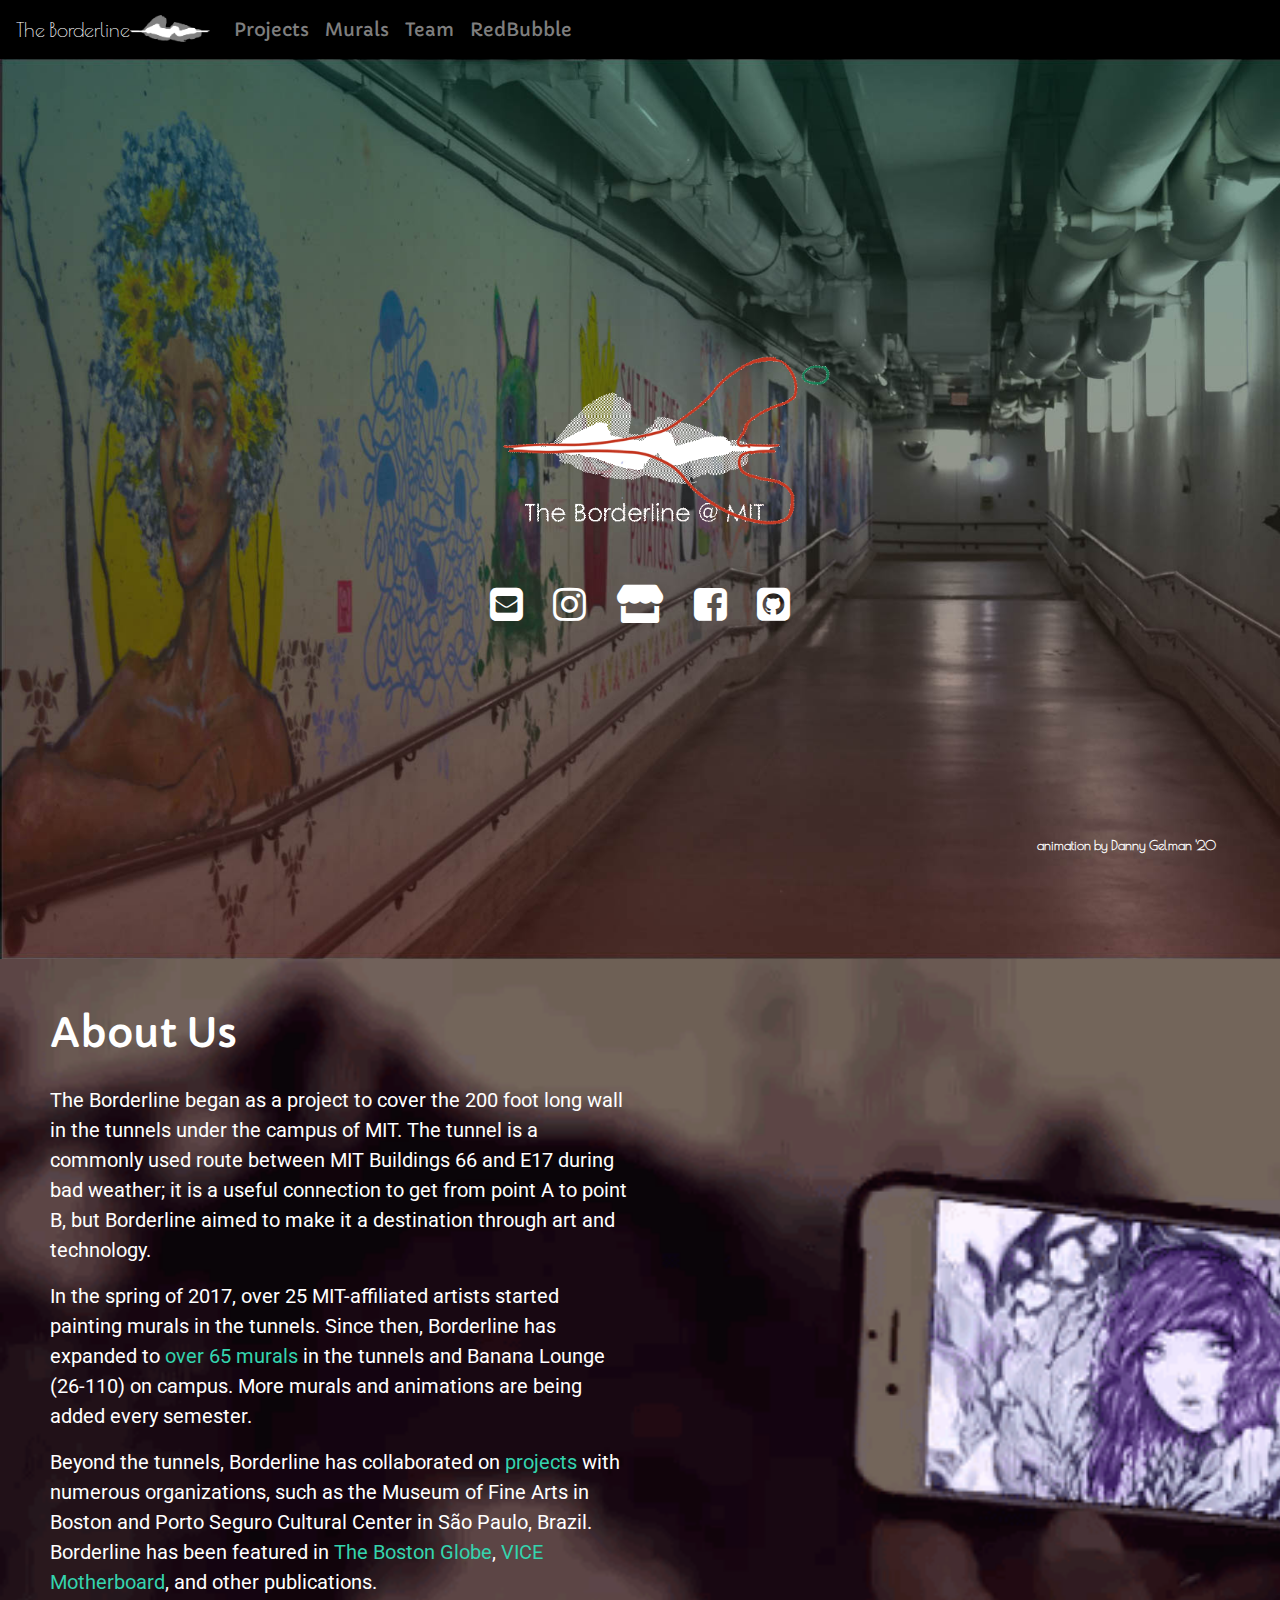
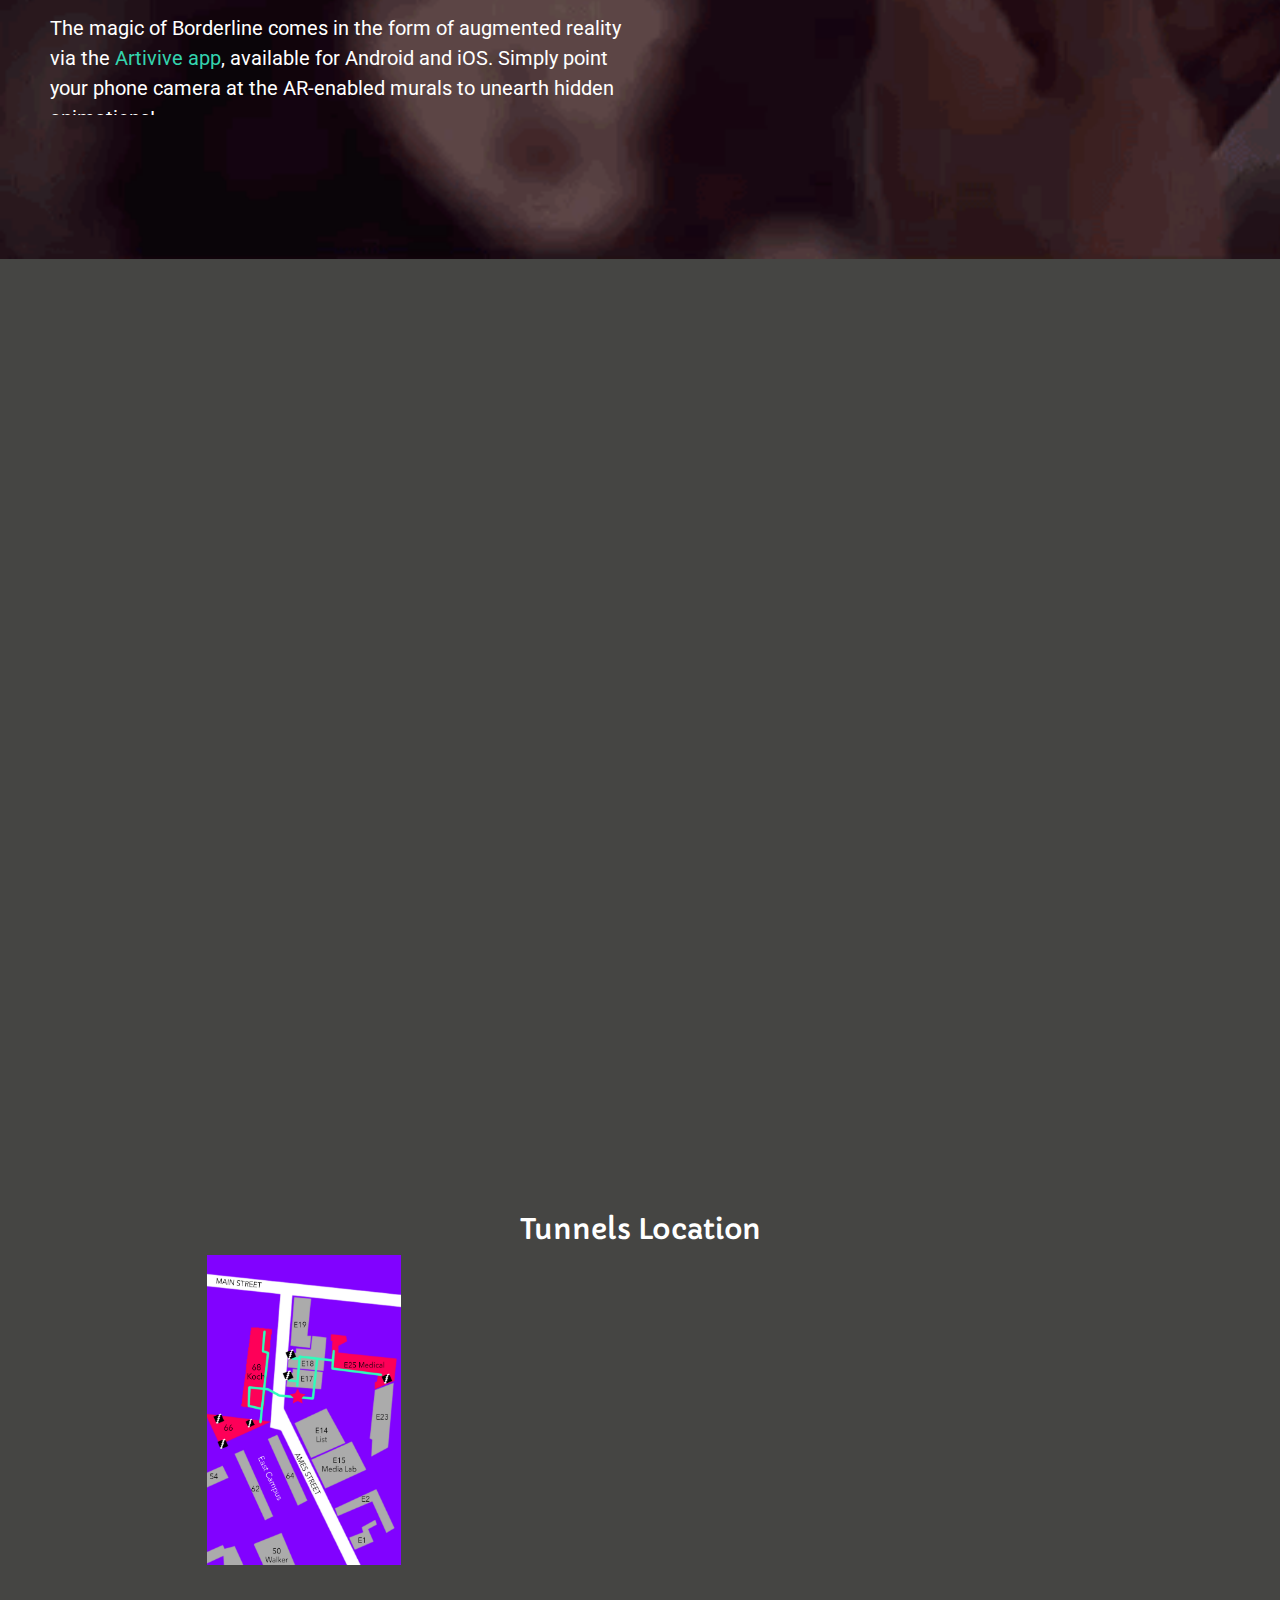
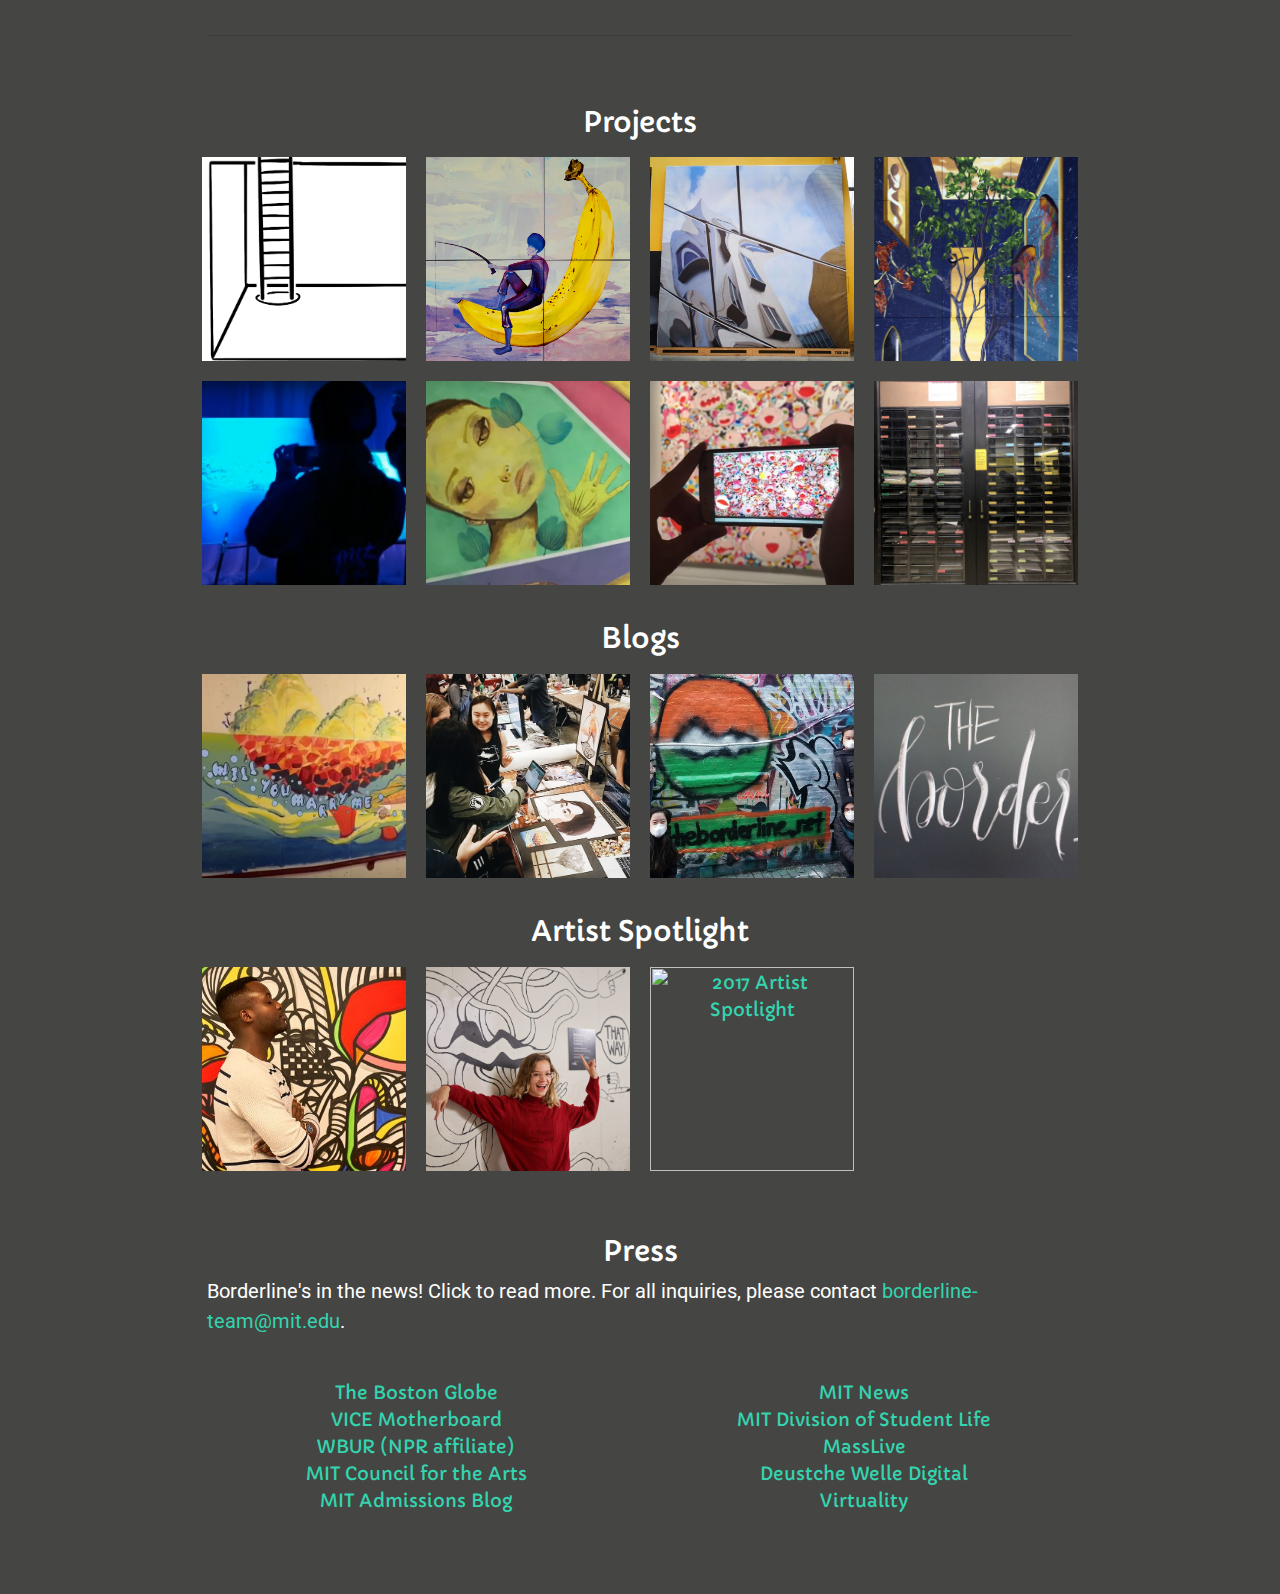
==== commit df87ab9c: "re add artists and press to the main page" ====
--- a/index.html
+++ b/index.html
@@ -229,16 +229,15 @@
   <div class="section-one intro">
     <span class="credits">animation by Danny Gelman '20</span>
     <img class="logo" src="./images/assets/logoAnimation.gif" alt="Borderline">
-      <!-- <a href="http://borderline.mit.edu/" target="bl"><img alt="Borderline" src="circleLogo.png"
+    <!-- <a href="http://borderline.mit.edu/" target="bl"><img alt="Borderline" src="circleLogo.png"
             class="logo"></a> -->
-      <div id="contact">
-        <a href="mailto:borderline-team@mit.edu" target="mail"><i class="fa fa-2x fa-envelope-square"></i></a>
-        <a href="https://www.instagram.com/mitborderline/" target="ig"><i class="fa fa-2x fa-instagram"></i></a>
-        <a href="https://www.redbubble.com/people/mit-borderline/shop" target="gh"><i
-            class="fas fa-2x fa-store"></i></a>
-        <a href="https://www.facebook.com/mitborderline/" target="fb"><i class="fa fa-2x fa-facebook-square"></i></a>
-        <a href="https://github.com/mitborderline/" target="gh"><i class="fa fa-2x fa-github-square"></i></a>
-        </div>
+    <div id="contact">
+      <a href="mailto:borderline-team@mit.edu" target="mail"><i class="fa fa-2x fa-envelope-square"></i></a>
+      <a href="https://www.instagram.com/mitborderline/" target="ig"><i class="fa fa-2x fa-instagram"></i></a>
+      <a href="https://www.redbubble.com/people/mit-borderline/shop" target="gh"><i class="fas fa-2x fa-store"></i></a>
+      <a href="https://www.facebook.com/mitborderline/" target="fb"><i class="fa fa-2x fa-facebook-square"></i></a>
+      <a href="https://github.com/mitborderline/" target="gh"><i class="fa fa-2x fa-github-square"></i></a>
+    </div>
   </div>
 
   <div class="section-two">
@@ -277,17 +276,32 @@
     <div>
       <iframe id="youTube" style="width: 100%;" src="https://www.youtube.com/embed/0rUwgOZ4LUg" frameborder="0"
         allow="accelerometer; autoplay; encrypted-media; gyroscope; picture-in-picture" allowfullscreen></iframe>
-      <hr>
     </div>
   </div>
-  <a name="featured"></a>
-  <br><br>
+
+
   <div class="container-fluid team-page">
-    <button onclick="topFunction()" id="top-btn" title="Go to top">Go to Top</button>
+    <br><br>
+
+    <h3>Tunnels Location </h3>
+  
+    <div class="row">
+      <div class="col-sm-3">
+        <img width="100%" alt="Tunnels Map" src="./images/assets/tunnelMap.jpg">
+      </div>
+      <div class="col-sm-9">
+        <iframe id="gmap"
+          src="https://www.google.com/maps/embed?pb=!1m18!1m12!1m3!1d47174.47155937263!2d-71.16149754530454!3d42.355218621588!2m3!1f0!2f0!3f0!3m2!1i1024!2i768!4f13.1!3m3!1m2!1s0x89e370a8dfa0f551%3A0x1d98765812e5e8c6!2s55%20Ames%20St%2C%20Cambridge%2C%20MA%2002142!5e0!3m2!1sen!2sus!4v1587864062719!5m2!1sen!2sus"
+          frameborder="0" style="border:0;" allowfullscreen="" aria-hidden="false" tabindex="0"></iframe>
+      </div>
+    </div>
+    <br><br>
+    <a name="featured"></a>
+    <hr>
+    <br>      
     <br>
-    <br>
+
     <div>
-      <a name="projects">
         <h3>Projects</h3>
       </a>
       <div class="row">
@@ -401,19 +415,72 @@
         </div>
       </div>
       <br>
-
-      <h3>Tunnels Location <br> </h3>
+      <a name="artist">
+        <h3>Artist Spotlight</h3>
+      </a>
 
       <div class="row">
-        <div class="col-sm-3">
-          <img width="100%" alt="Tunnels Map" src="./images/assets/tunnelMap.jpg">
-        </div>
-        <div class="col-sm-9">
-          <iframe id="gmap"
-            src="https://www.google.com/maps/embed?pb=!1m18!1m12!1m3!1d47174.47155937263!2d-71.16149754530454!3d42.355218621588!2m3!1f0!2f0!3f0!3m2!1i1024!2i768!4f13.1!3m3!1m2!1s0x89e370a8dfa0f551%3A0x1d98765812e5e8c6!2s55%20Ames%20St%2C%20Cambridge%2C%20MA%2002142!5e0!3m2!1sen!2sus!4v1587864062719!5m2!1sen!2sus"
-            frameborder="0" style="border:0;" allowfullscreen="" aria-hidden="false" tabindex="0"></iframe>
-        </div>
-      </div>
+        <div class="col-3 project">
+          <a href="mural_blog.html">
+            <img alt="2019 Artist Spotlight" src="./images/blog/artist/dipoSquare.jpeg">
+            <div class="project-titles">
+              2019
+            </div>
+          </a>
+        </div>
+        <div class="col-3 project">
+          <a href="mural_blog.html#2018">
+            <img alt="2018 Artist Spotlight" src="./images/blog/artist/thatway1.jpg">
+            <div class="project-titles">
+              2018
+            </div>
+          </a>
+        </div>
+        <div class="col-3 project">
+          <a href="mural_blog.html#2017">
+            <img alt="2017 Artist Spotlight" src="./images/blog/artist/split.gif" />
+            <div class="project-titles">
+              2017
+            </div>
+          </a>
+        </div>
+      </div>
+
+      <br><br>
+      <a name="press">
+        <h3>Press</h3>
+      </a>
+      <p>Borderline's in the news! Click to read more. For all inquiries, please contact <a
+          href="mailto:borderline-team@mit.edu?Subject=Press" target="mail">borderline-team@mit.edu</a>. <br>
+
+      <div class="row">
+        <div class="col-sm-6">
+          <br> <a
+            href="https://www3.bostonglobe.com/metro/2017/06/27/mit-students-create-mural-that-moves-when-viewed-through-smartphone/u1idI24UPjFoplIaPFroXP/story.html"
+            target="bg">The Boston Globe</a>
+          <br> <a
+            href="https://www.vice.com/en_us/article/xw8bbn/mit-students-made-an-interactive-augmented-reality-mural"
+            target="vice">VICE Motherboard</a>
+          <br> <a href="https://www.wbur.org/artery/2019/01/25/south-bay-correction-mural" target="wbur">WBUR (NPR
+            affiliate)</a>
+          <br> <a href="https://arts.mit.edu/artists/the-borderline/#about-the-project" target="mita">MIT Council for
+            the
+            Arts</a>
+          <br> <a href="https://mitadmissions.org/blogs/entry/tunnel66/" target="admit">MIT Admissions Blog</a>
+        </div>
+
+        <div class="col-sm-6">
+          <br> <a href="http://news.mit.edu/2017/collaborative-student-borderline-mural-0626" target="mitn">MIT News</a>
+          <br> <a href="https://studentlife.mit.edu/news/borderline-murals-bring-art-campus-tunnels" target="dsl">MIT
+            Division of Student Life</a>
+          <br> <a href="https://www.masslive.com/news/boston/2017/06/mit_unveils_tunnel_vision_bord.html"
+            target="masslv">MassLive</a>
+          <br> <a href="https://www.facebook.com/watch/?v=1485010601552591" target="dwd">Deustche Welle Digital</a>
+          <br> <a href="https://www.facebook.com/watch/?v=1373450759441719" target="vty">Virtuality</a>
+        </div>
+      </div>
+
+      </p>
 
       <script>
         $(document).ready(function () {
--- a/main.css
+++ b/main.css
@@ -1,6 +1,7 @@
 @import url('https://fonts.googleapis.com/css2?family=Open+Sans:wght@800&family=Roboto:wght@300&display=swap');
 body {
-    font-family: /* 'Capriola', sans-serif; */'Open Sans', sans-serif;
+    font-family: 'Capriola', sans-serif;
+    /* 'Open Sans', sans-serif; */
     font-size: large;
     background-color: #454543;
     overflow-x: hidden;
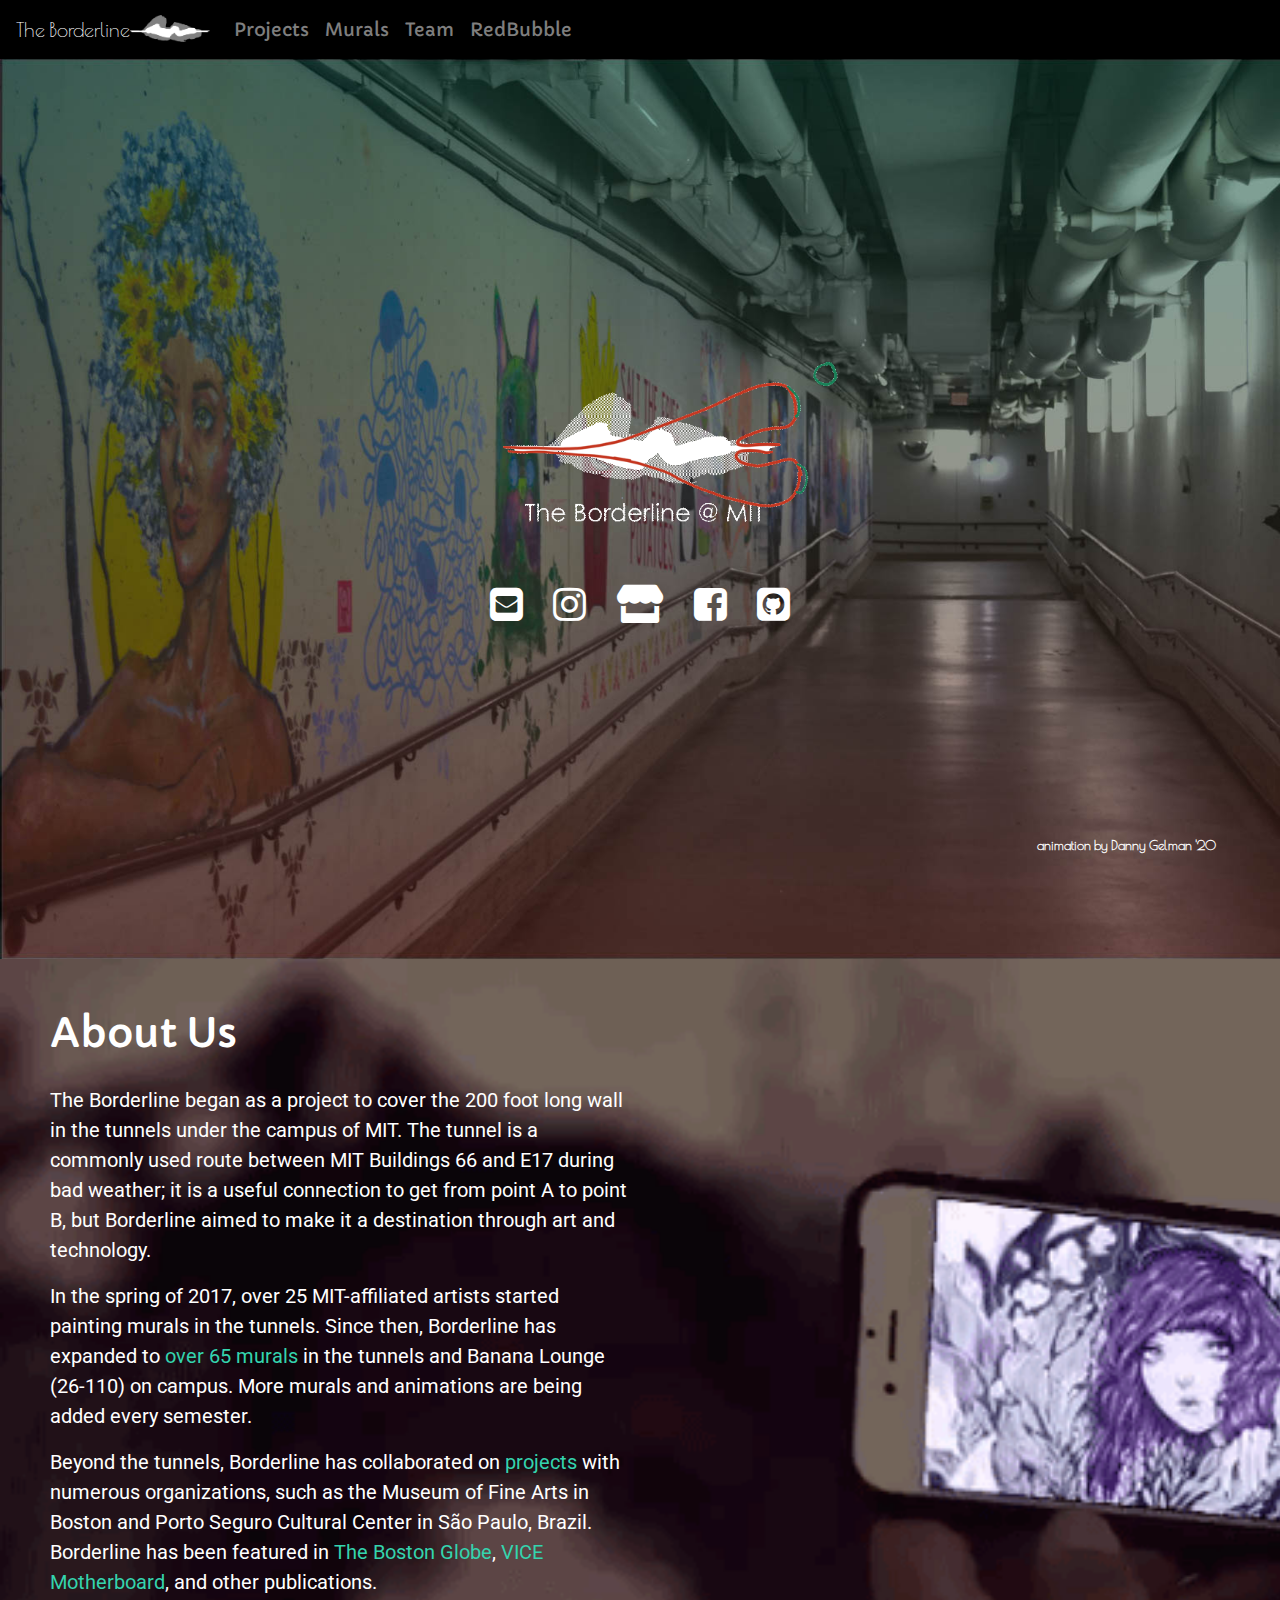
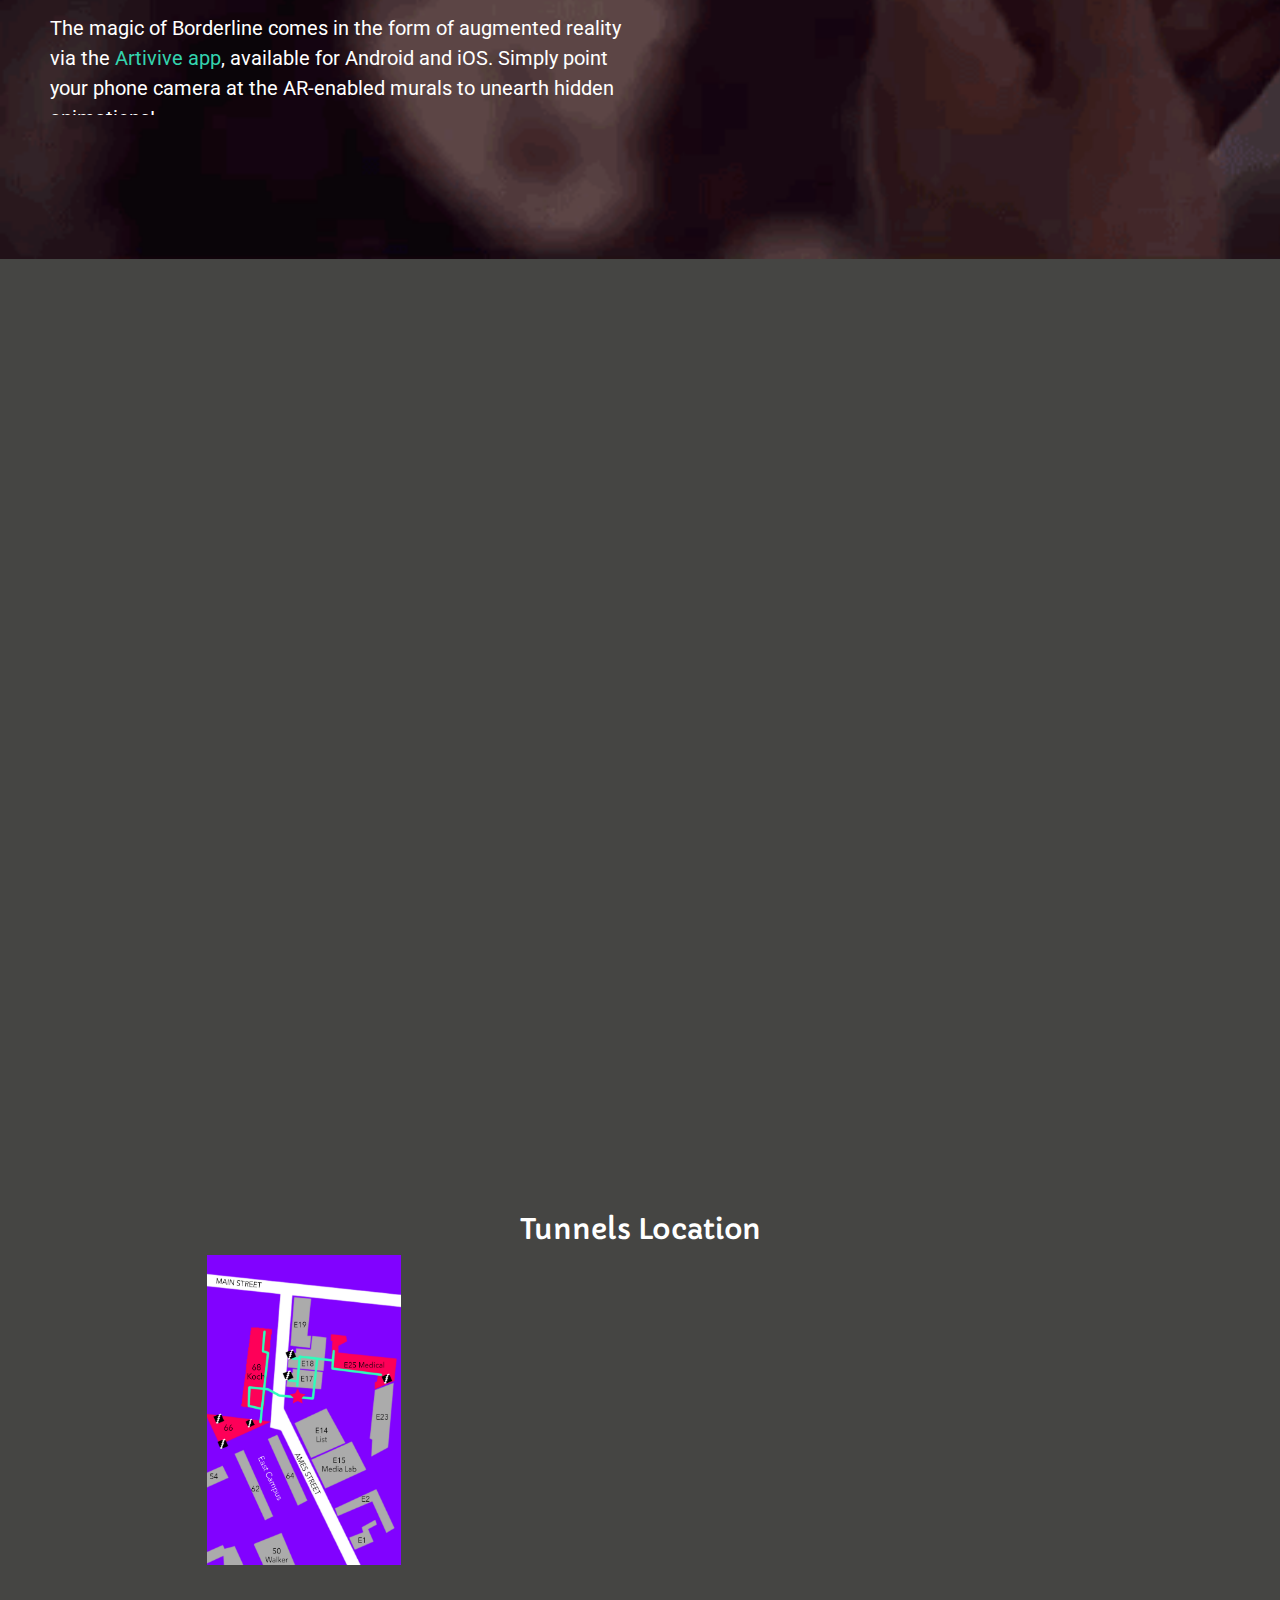
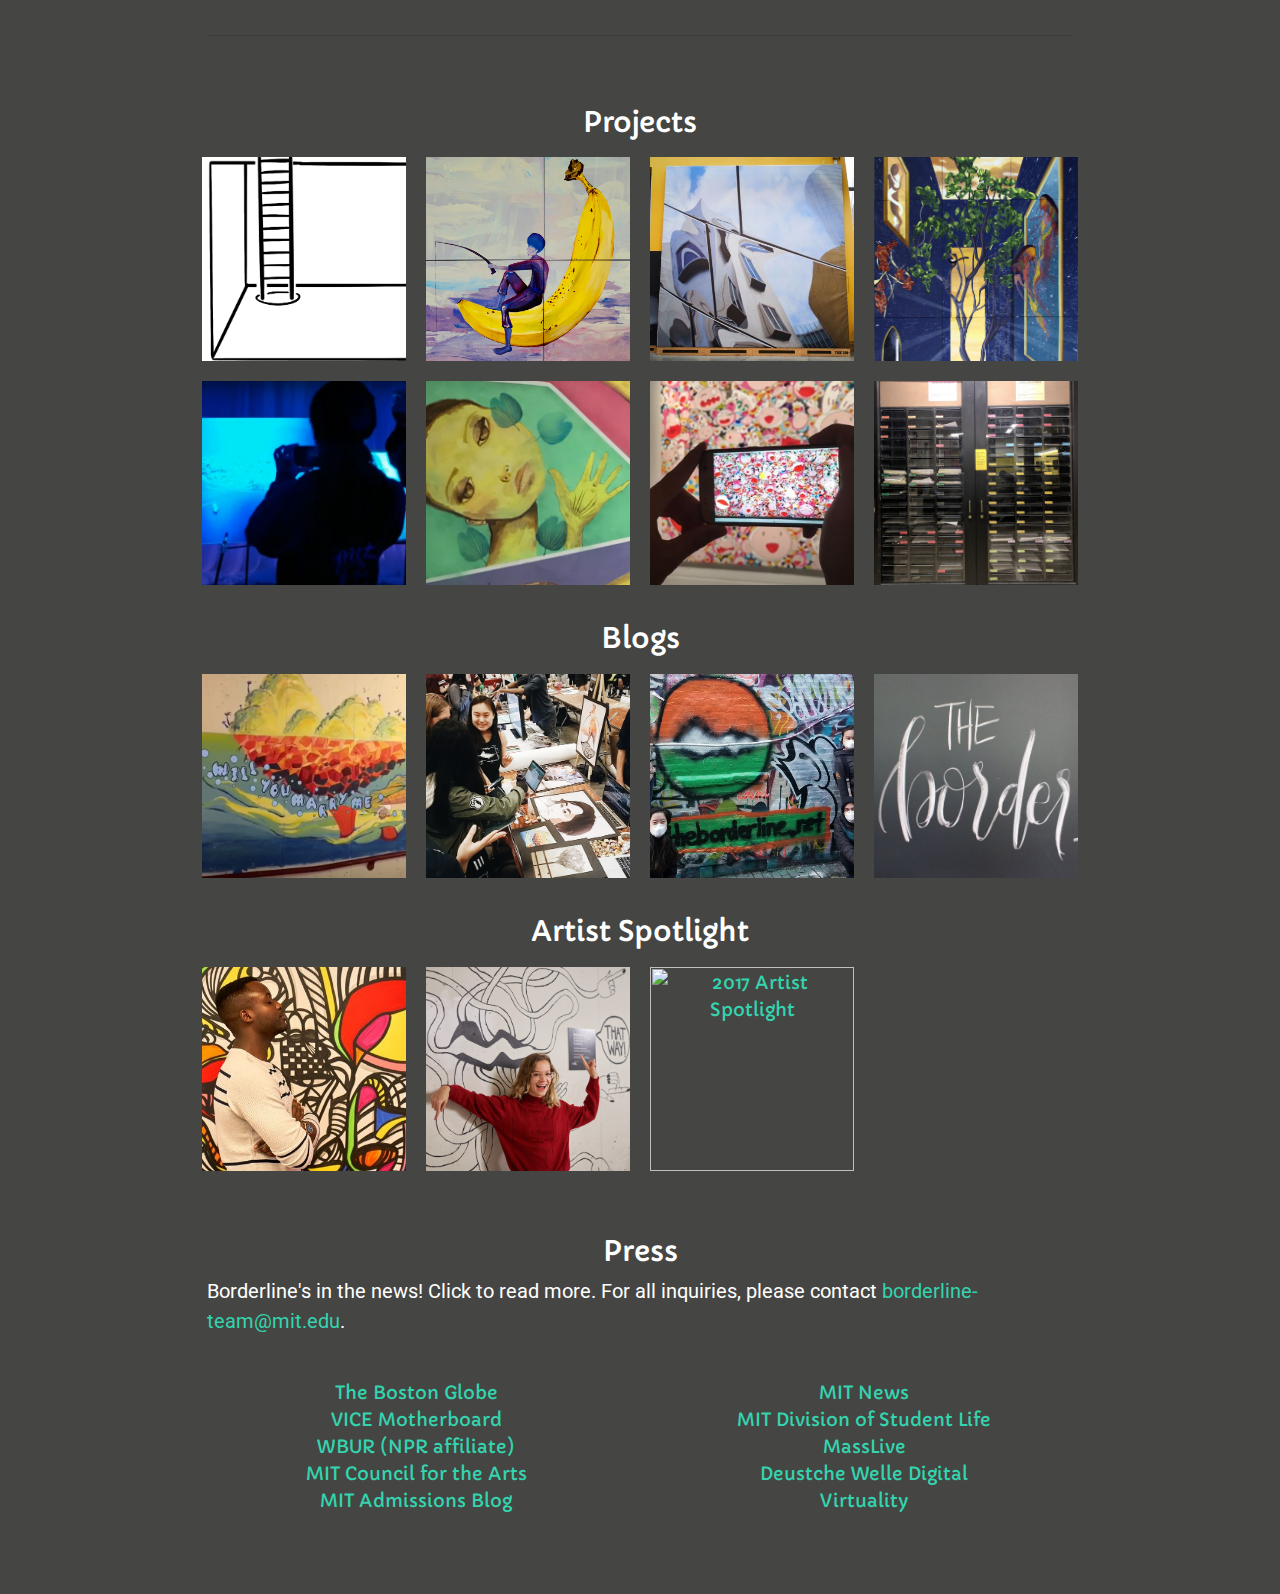
==== commit e08cb22e: "minor fix link" ====
--- a/index.html
+++ b/index.html
@@ -255,7 +255,7 @@
         in the tunnels and Banana Lounge (26-110) on campus. More murals and
         animations are being added every semester.
       </p>
-      <p>Beyond the tunnels, Borderline has collaborated on <a href="featured.html" target="murals">projects</a> with
+      <p>Beyond the tunnels, Borderline has collaborated on <a href="index.html#featured" target="projects">projects</a> with
         numerous organizations, such as the Museum of
         Fine Arts in Boston and Porto Seguro Cultural Center in São Paulo, Brazil.
         Borderline has been featured in
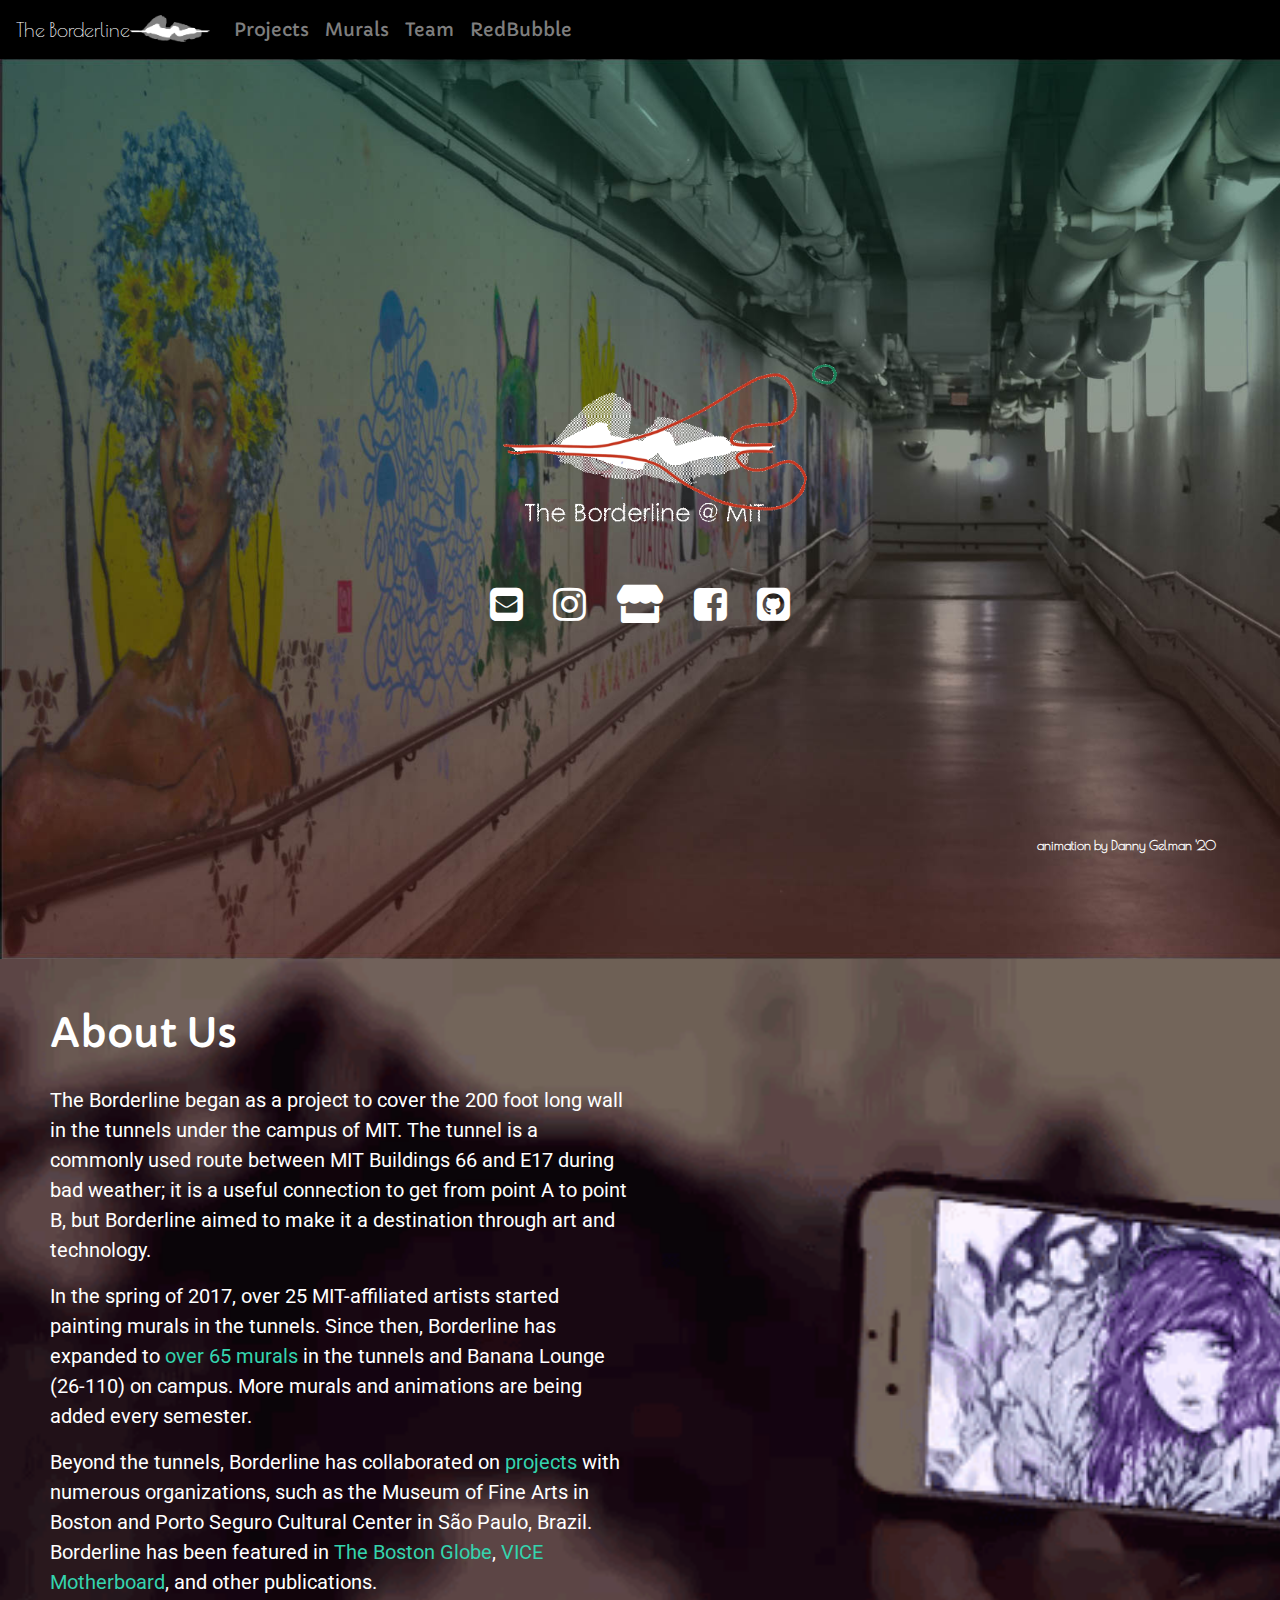
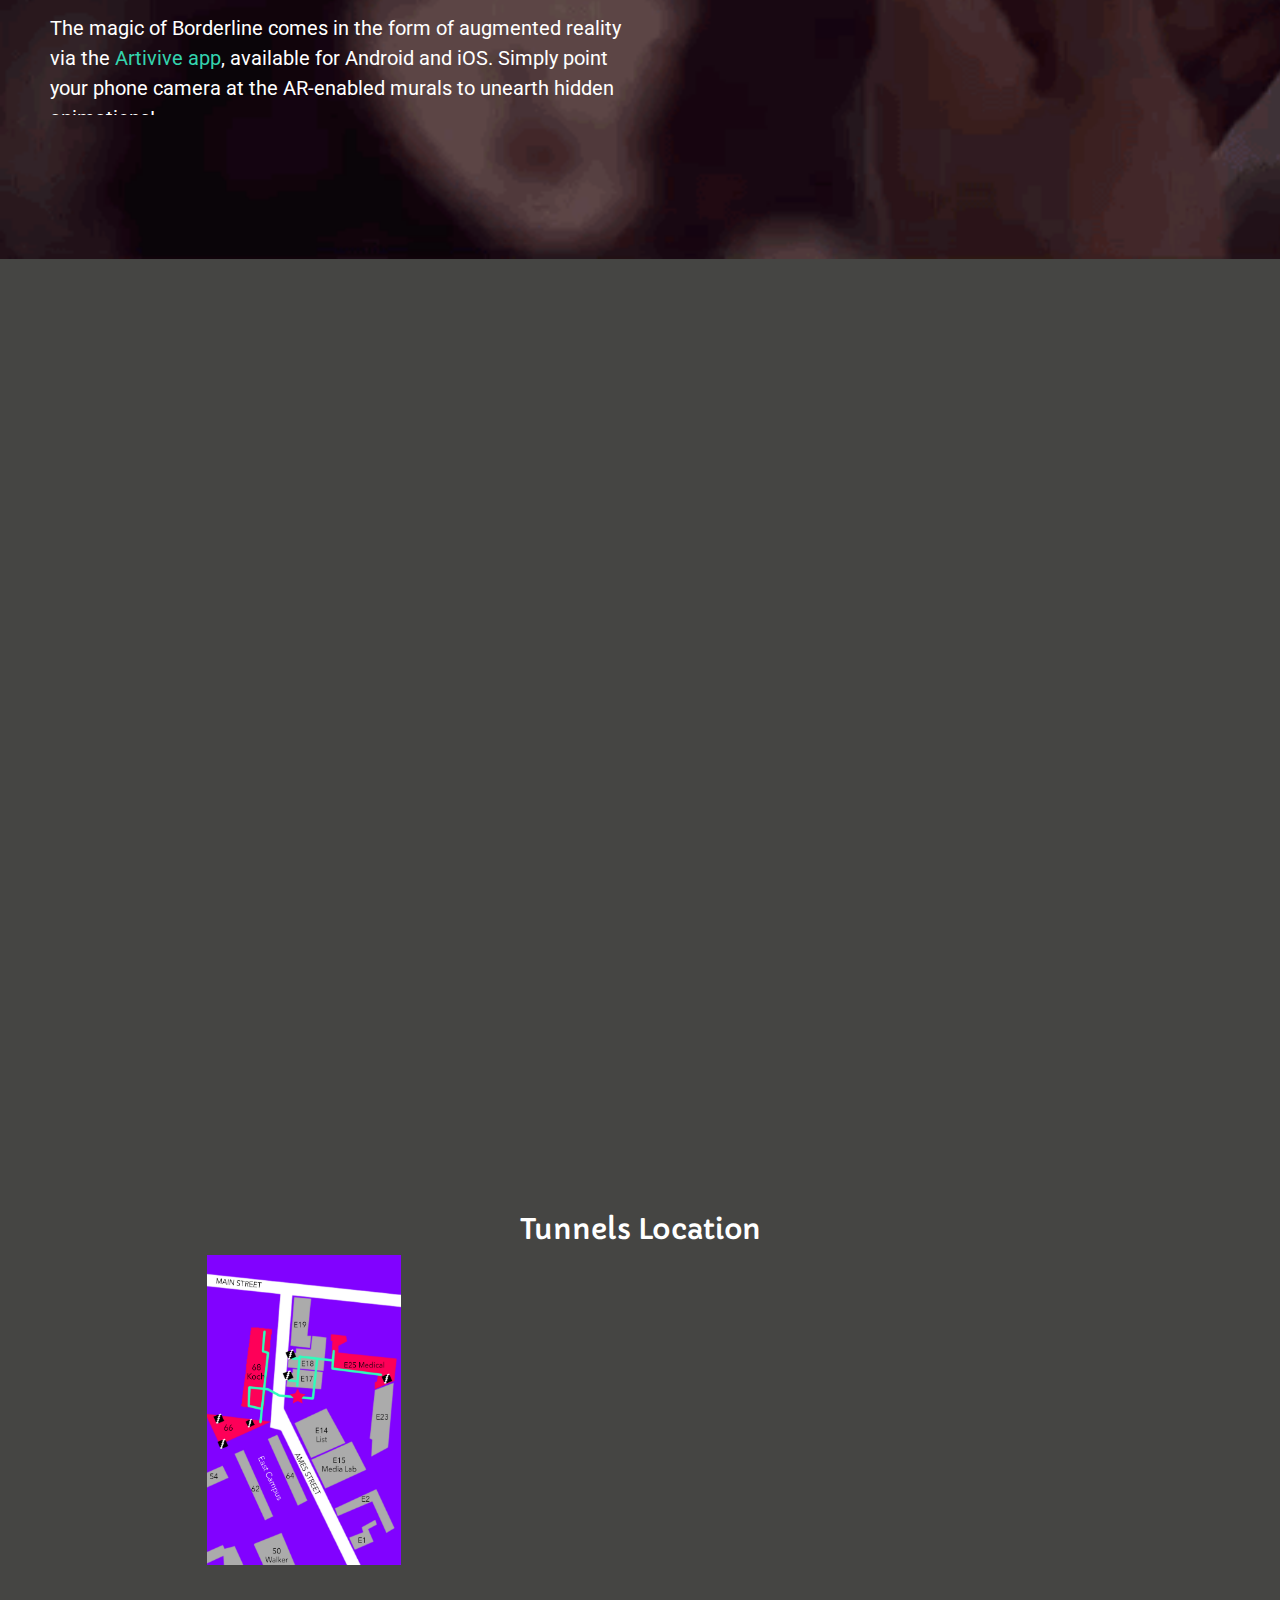
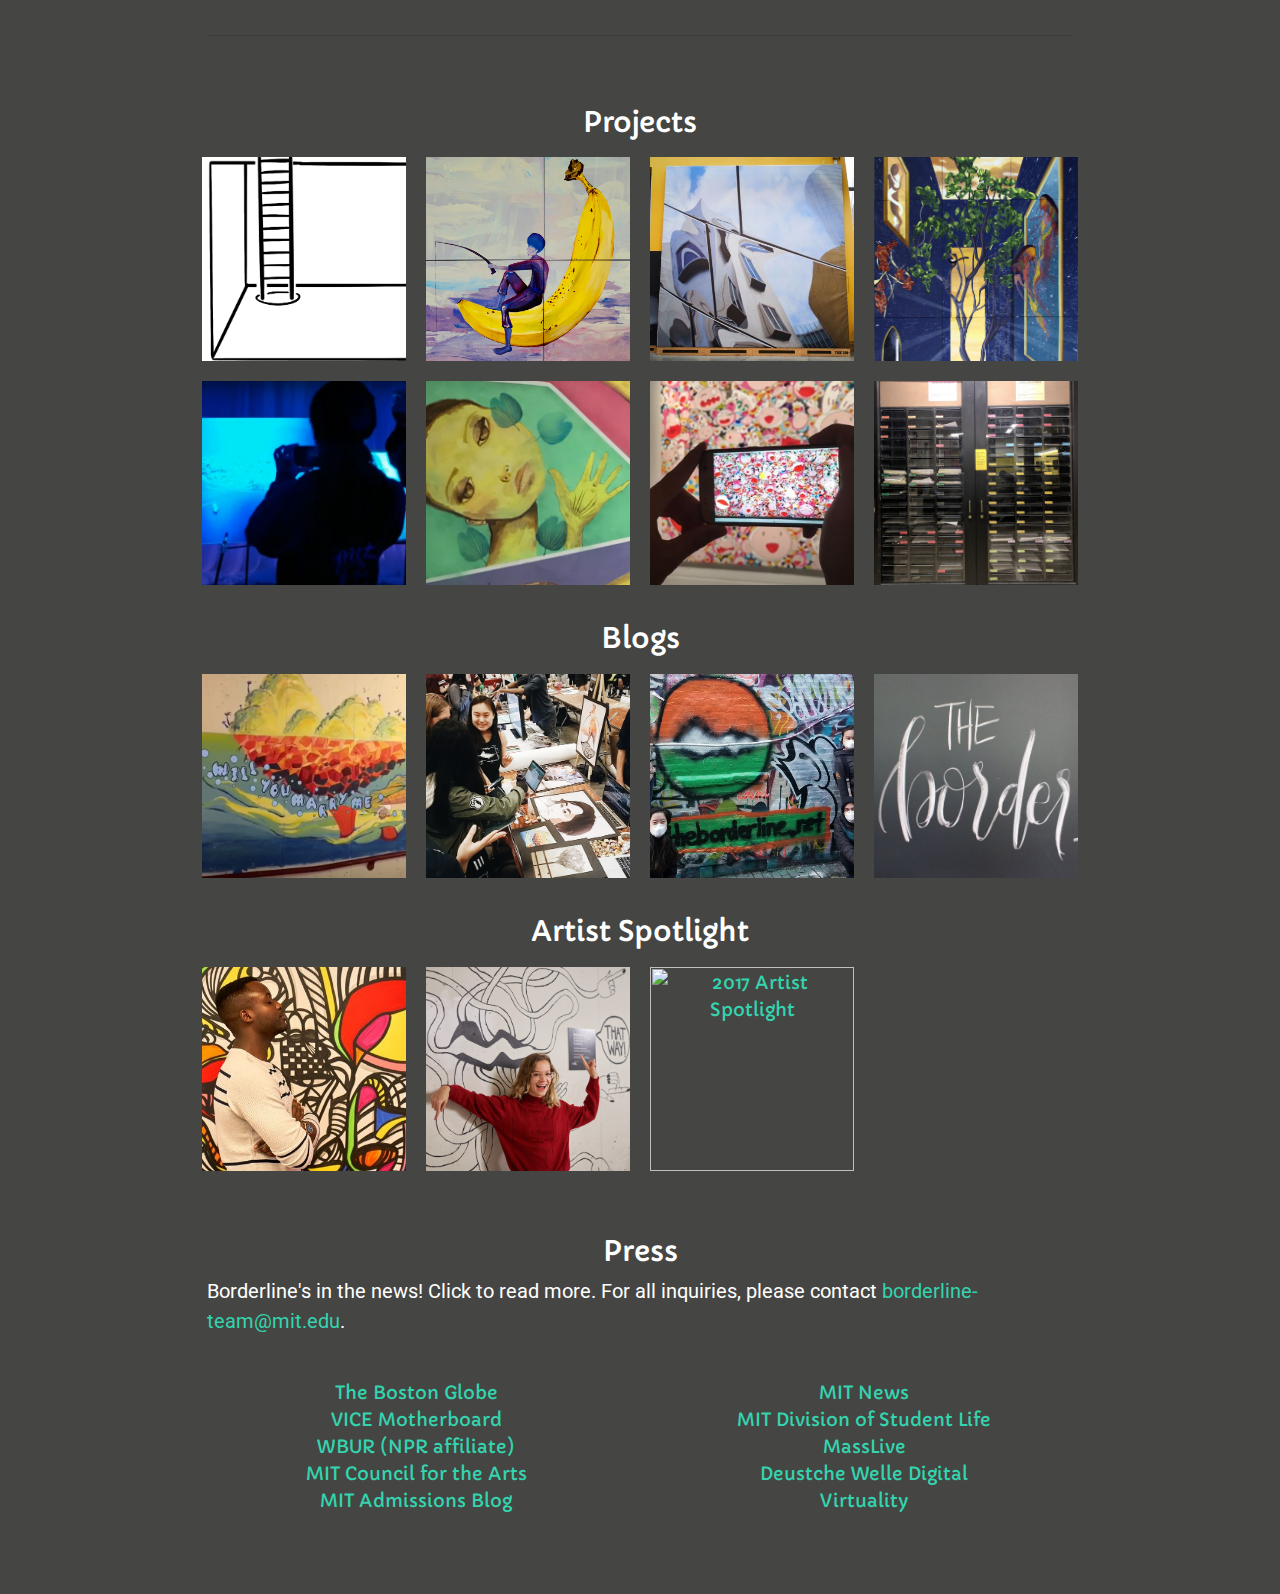
==== commit c6a64543: "not pop window" ====
--- a/index.html
+++ b/index.html
@@ -255,7 +255,7 @@
         in the tunnels and Banana Lounge (26-110) on campus. More murals and
         animations are being added every semester.
       </p>
-      <p>Beyond the tunnels, Borderline has collaborated on <a href="index.html#featured" target="projects">projects</a> with
+      <p>Beyond the tunnels, Borderline has collaborated on <a href="index.html#featured">projects</a> with
         numerous organizations, such as the Museum of
         Fine Arts in Boston and Porto Seguro Cultural Center in São Paulo, Brazil.
         Borderline has been featured in
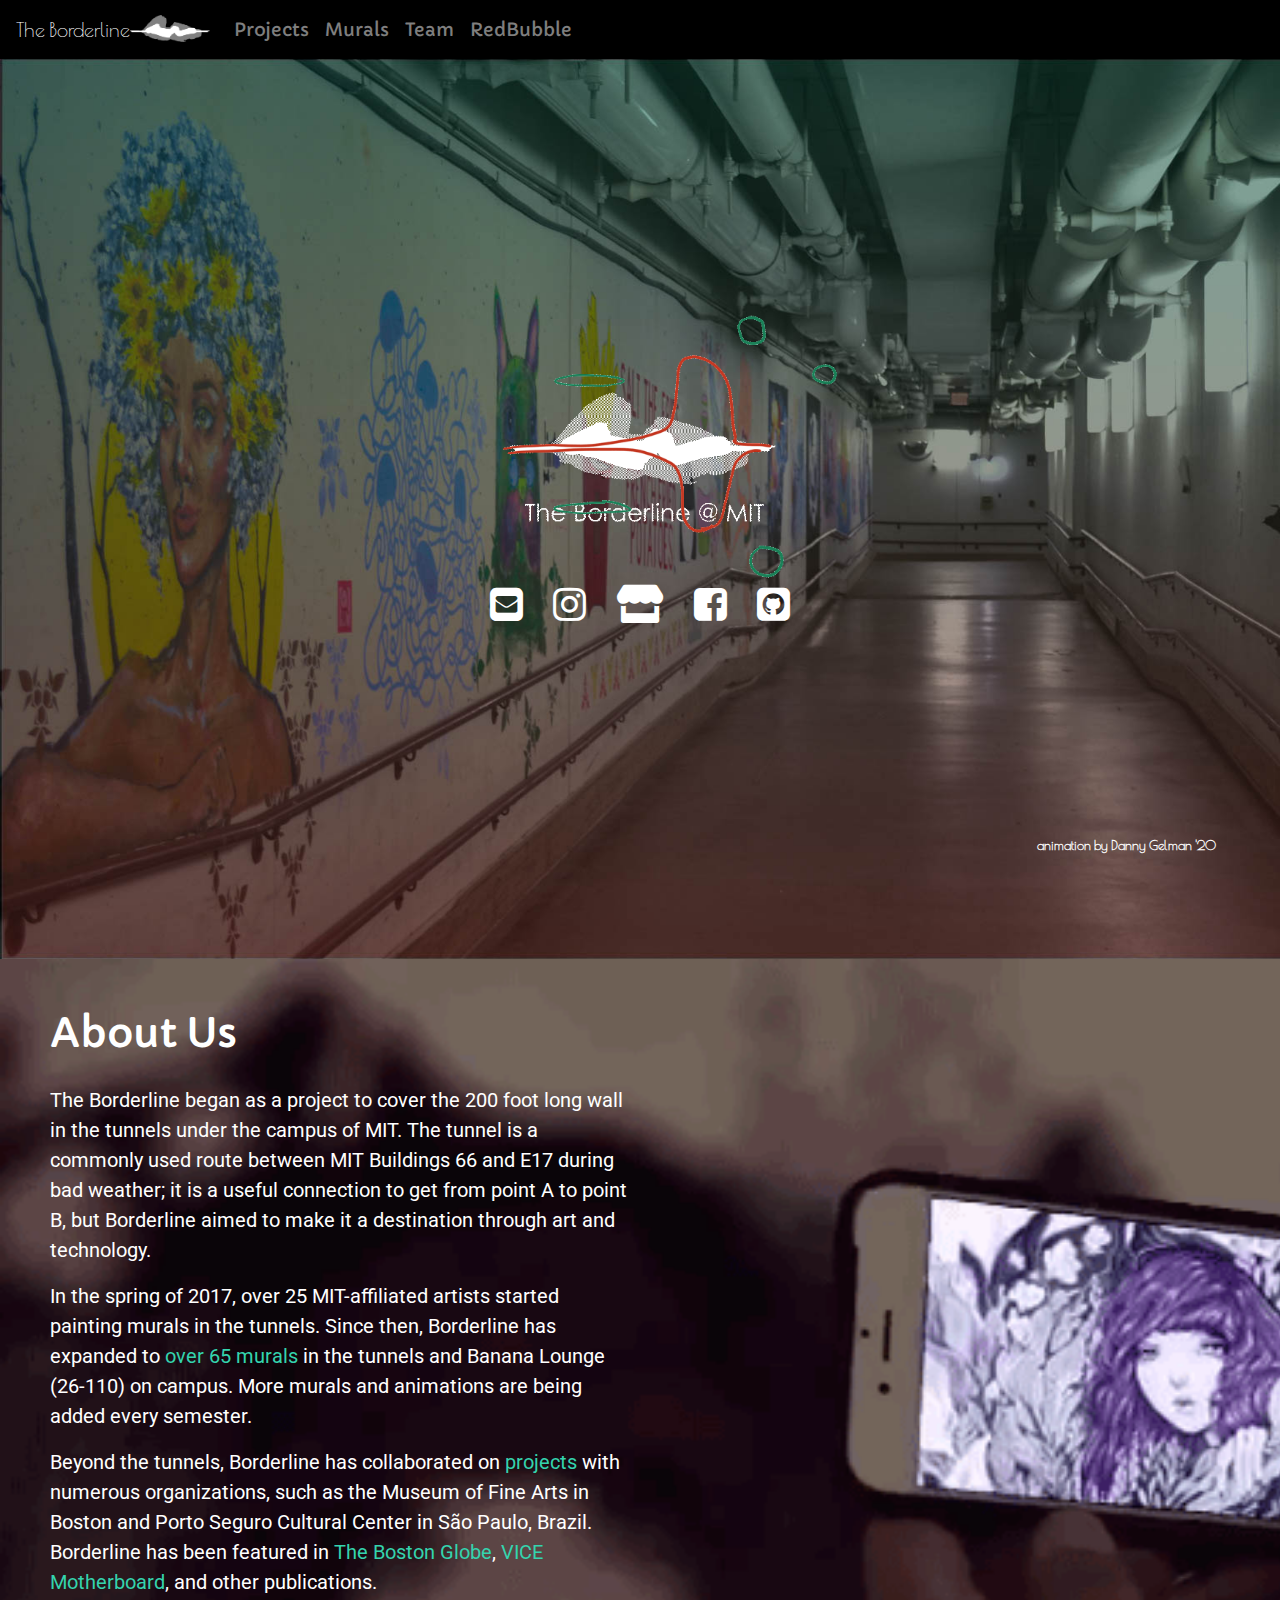
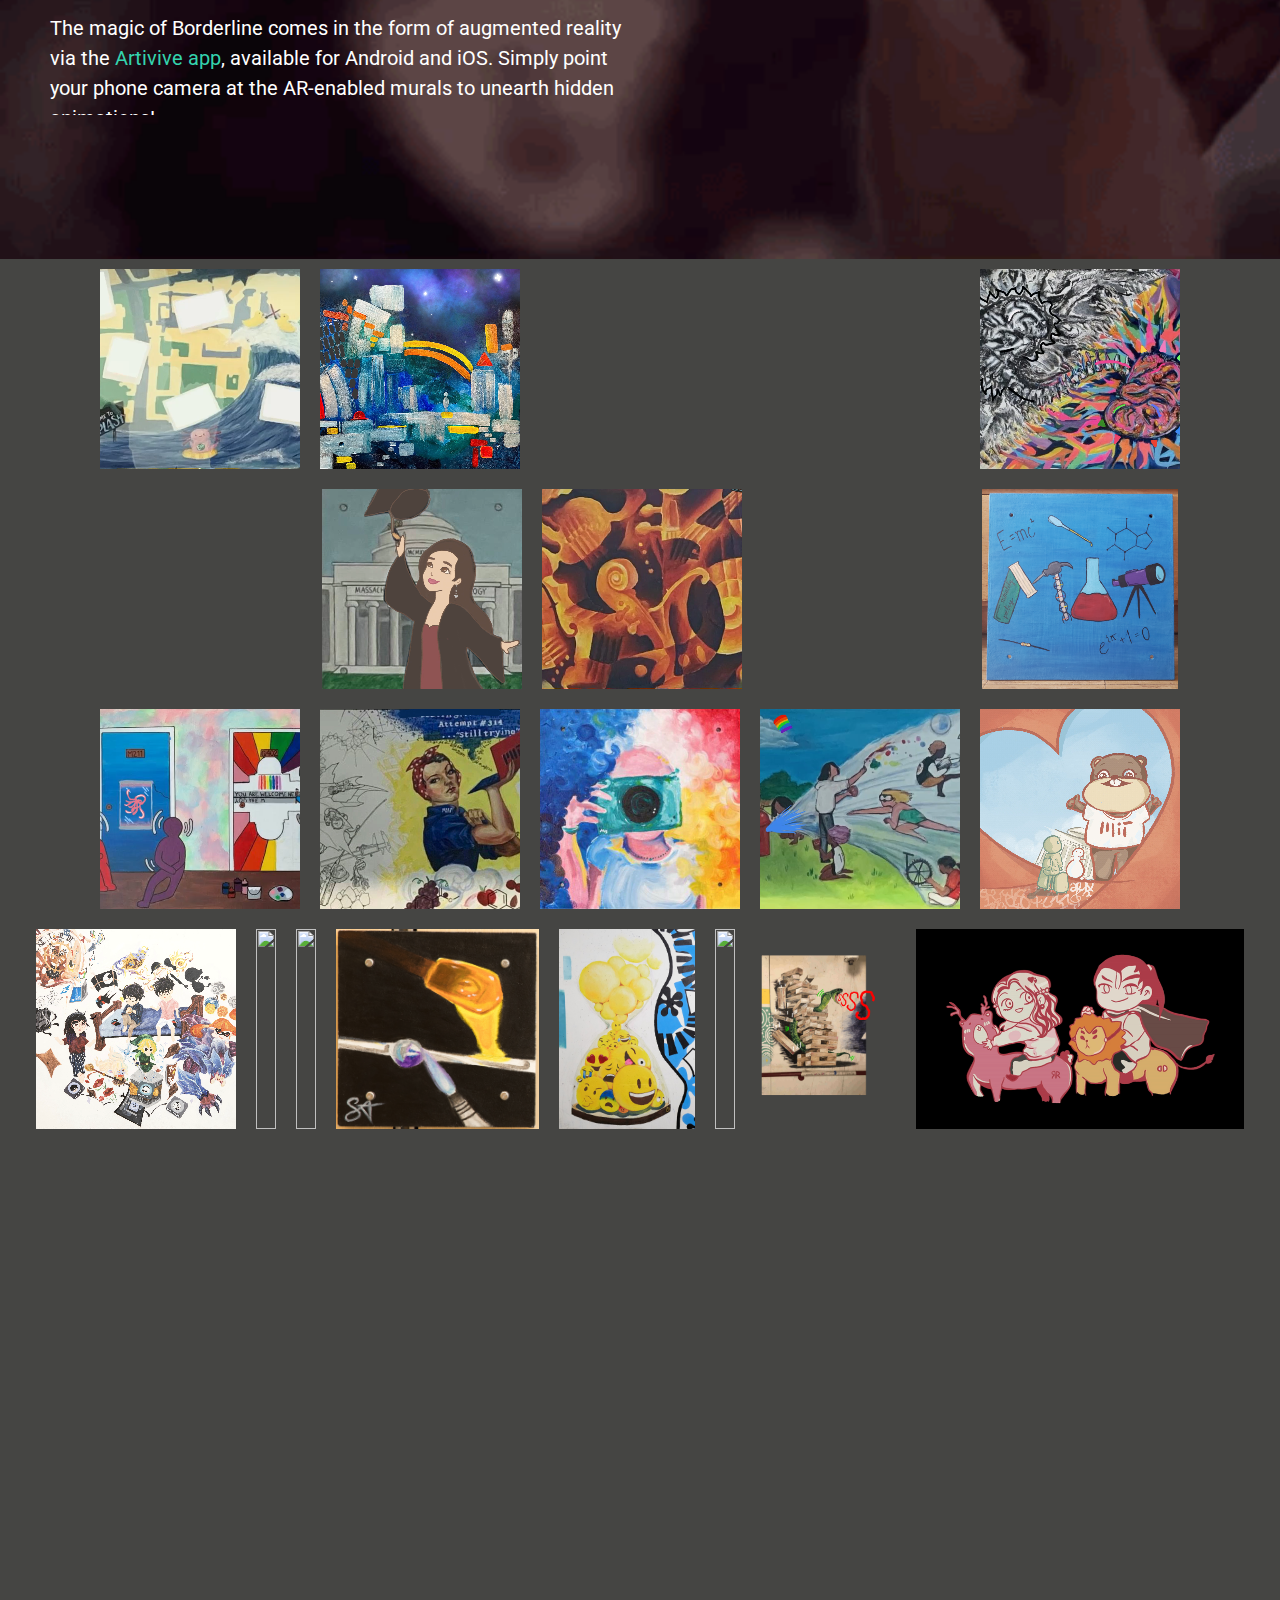
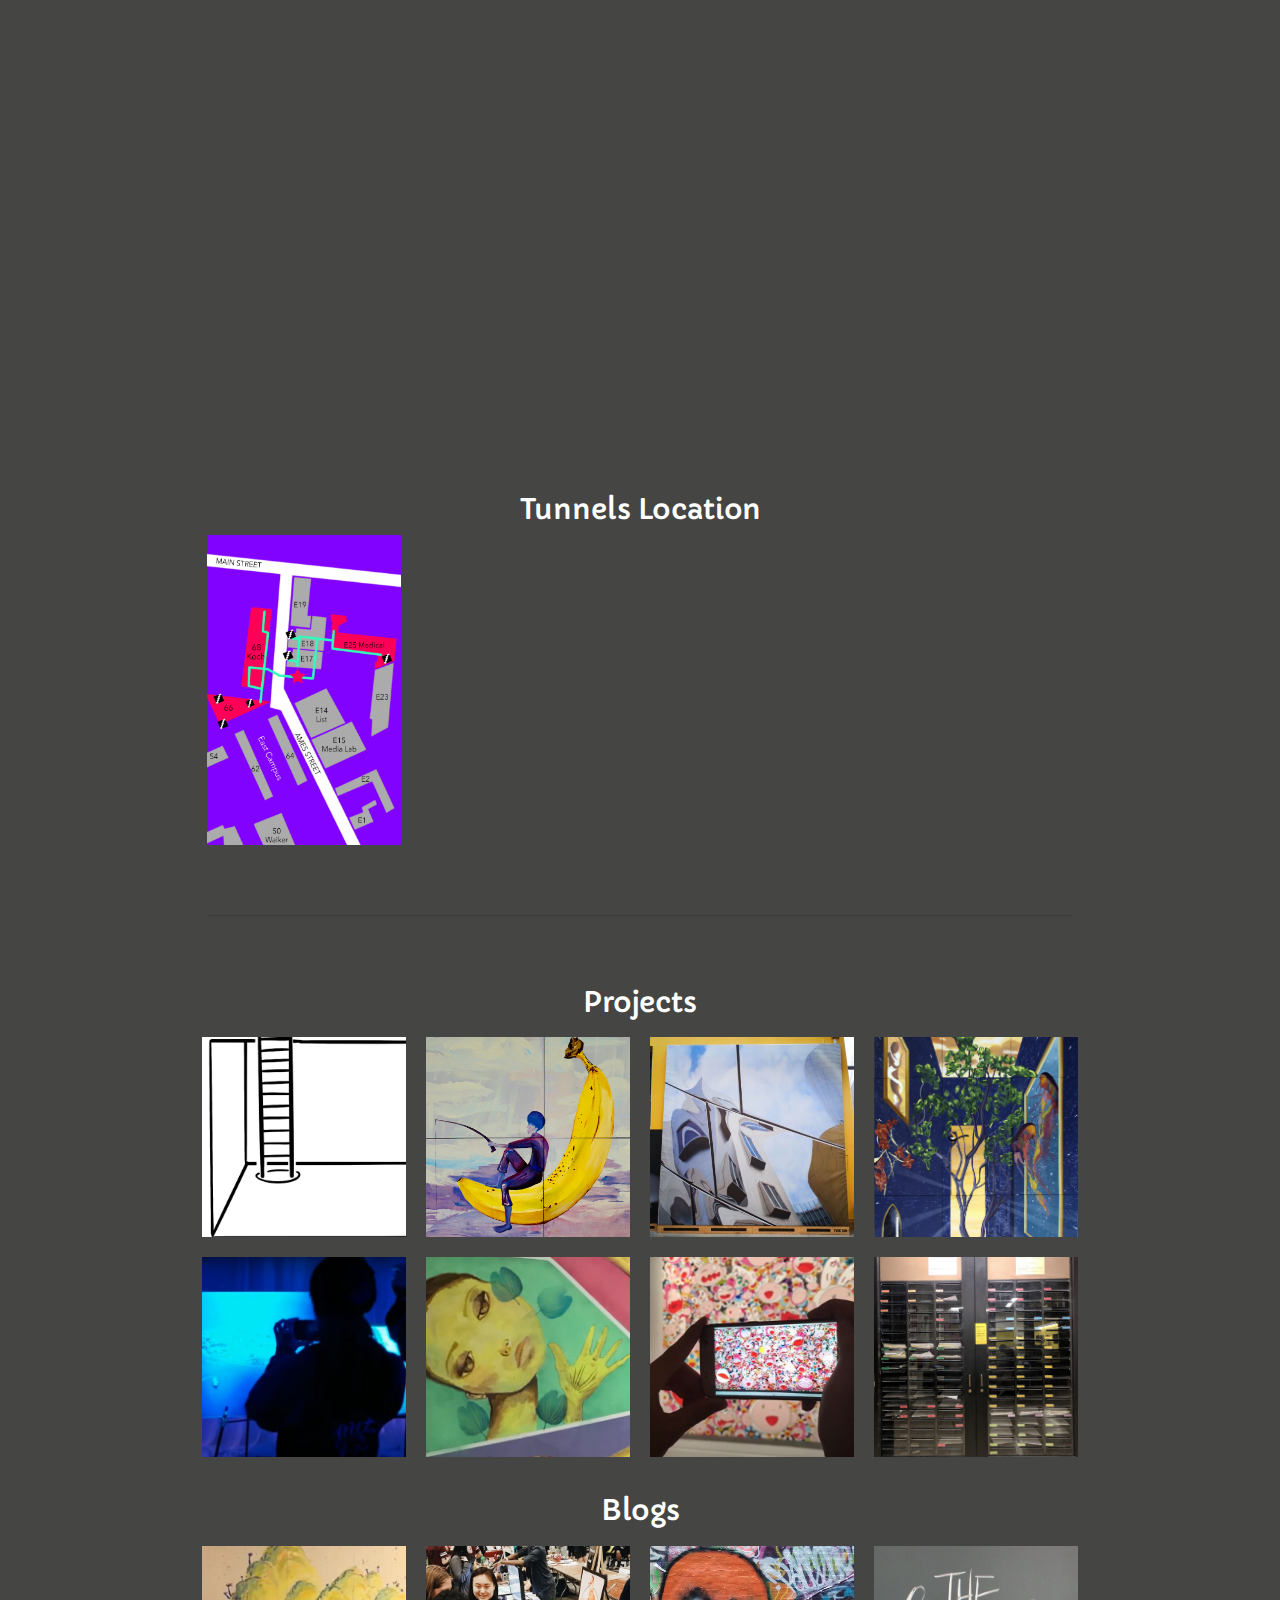
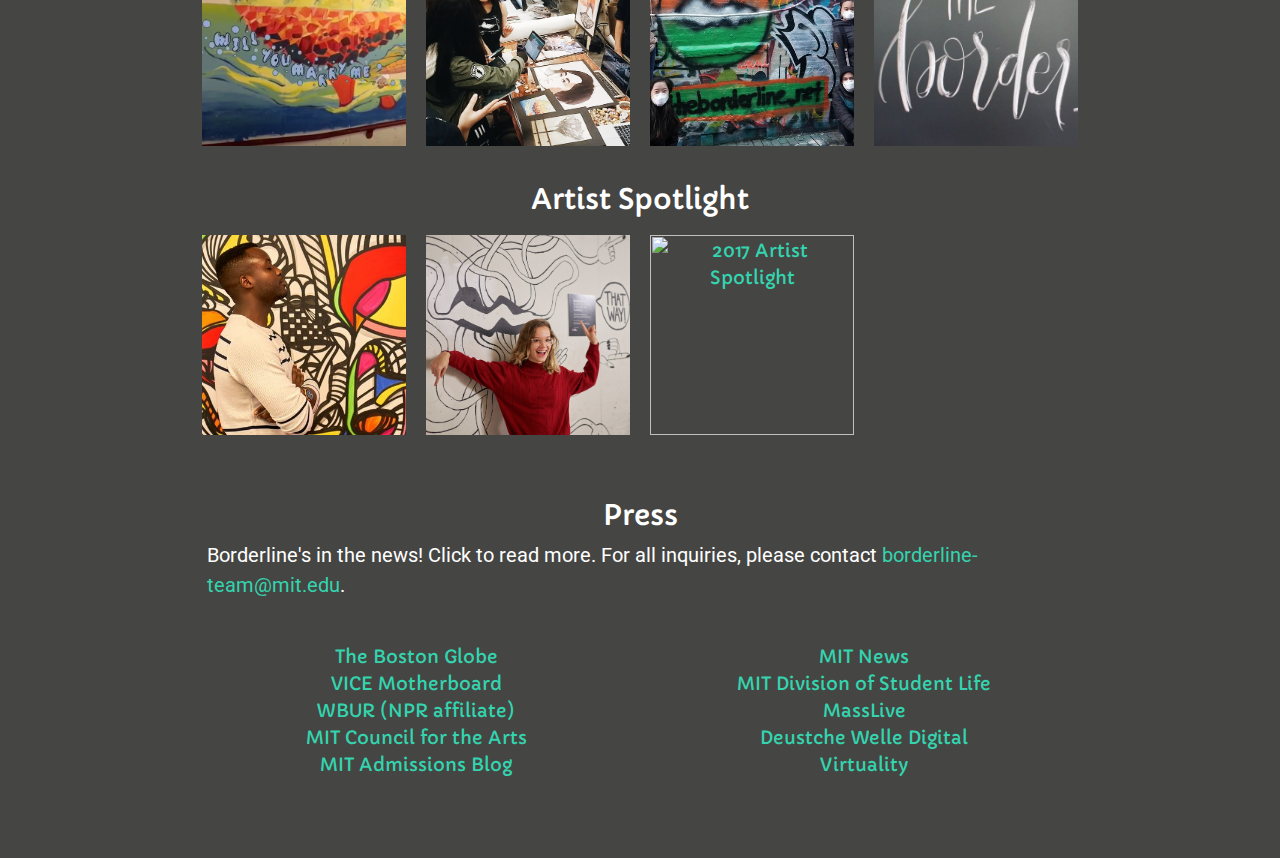
==== commit fdc738a7: "Added blog for welcome center, also added welcome center murals onto mural page w/ its toggle. Also " ====
--- a/index.html
+++ b/index.html
@@ -23,6 +23,22 @@
   <link rel="stylesheet" href="https://cdnjs.cloudflare.com/ajax/libs/font-awesome/4.7.0/css/font-awesome.min.css">
 
   <style>
+    .flex-container {
+      display: flex;
+      flex-wrap: wrap;
+      justify-content: center;
+      align-items: center;
+    }
+    .project {
+      padding: 10px;
+    }
+    .project .video, .project img {
+      cursor: pointer;
+      position: relative;
+      width: 200px;
+      height: 200px;
+      object-fit: cover;
+    }
     .section-one {
       background-image: url("./images/assets/TunnelGradient.jpg");
       height: 100%;
@@ -39,7 +55,7 @@
       position: relative;
     }
 
-    .section-three {
+    .section-four {
       background-color: #454543;
       height: 100%;
       width: 100%;
@@ -271,8 +287,113 @@
     </div>
     <br>
   </div>
-
-  <div class="section-three">
+<div class="section-three">
+  <div class="flex-container">
+    <div class="project storywall">
+        <video class="video" loop="" muted="" webkit-playsinline="" playsinline="" autoplay="" preload="auto">
+          <source src="storywall_animations/11 with mural storywall - Yiming Chen.mp4" type="video/mp4">
+          </video>
+    </div>
+    <div class="project storywall">
+        <video class="video" loop="" muted="" webkit-playsinline="" playsinline="" autoplay="" preload="auto">
+          <source src="storywall_animations/12-10fpsAnimation-withMural-FINAL - Sruthi Parthasarathi.mp4" type="video/mp4">
+          </video>
+    </div>
+    <div class="project storywall">
+        <video class="video" loop="" muted="" webkit-playsinline="" playsinline="" autoplay="" preload="auto">
+          <source src="storywall_animations/AsItComes_Kidist_4K - Aria Kydd.mp4" type="video/mp4">
+          </video>
+    </div>
+    <div class="project storywall">
+        <video class="video" loop="" muted="" webkit-playsinline="" playsinline="" autoplay="" preload="auto">
+          <source src="storywall_animations/Beaver Bois Full BG - Alison Fang.mp4" type="video/mp4">
+          </video>
+    </div>
+    <div class="project storywall">
+        <video class="video" loop="" muted="" webkit-playsinline="" playsinline="" autoplay="" preload="auto">
+          <source src="storywall_animations/bzzbrain_w_mural - Claire Lu.mp4" type="video/mp4">
+          </video>
+    </div>
+    <div class="project storywall">
+        <video class="video" loop="" muted="" webkit-playsinline="" playsinline="" autoplay="" preload="auto">
+          <source src="storywall_animations/contruction lines anim (as seen) - Yi Jun Yang.mp4" type="video/mp4">
+          </video>
+    </div>
+    <div class="project storywall">
+        <video class="video" loop="" muted="" webkit-playsinline="" playsinline="" autoplay="" preload="auto">
+          <source src="storywall_animations/grad_animation_muralbg - Alexis Huang.mp4" type="video/mp4">
+          </video>
+    </div>
+    <div class="project storywall">
+        <video class="video" loop="" muted="" webkit-playsinline="" playsinline="" autoplay="" preload="auto">
+          <source src="storywall_animations/IMG_4470 - zitong chen.MP4" type="video/mp4">
+          </video>
+    </div>
+    <div class="project storywall">
+        <video class="video" loop="" muted="" webkit-playsinline="" playsinline="" autoplay="" preload="auto">
+          <source src="storywall_animations/insideOfMITnormal - Jessica Wu.mp4" type="video/mp4">
+          </video>
+    </div>
+  <div class="project storywall">
+    <img src="storywall_images/Layal.jpg"/>
+</div>
+    <div class="project storywall">
+        <video class="video" loop="" muted="" webkit-playsinline="" playsinline="" autoplay="" preload="auto">
+          <source src="storywall_animations/mural2 - Audrey C..mp4" type="video/mp4">
+          </video>
+    </div>
+    <div class="project storywall">
+          <video class="video" loop="" muted="" webkit-playsinline="" playsinline="" autoplay="" preload="auto">
+            <source src="storywall_animations/mural5-muralBackground - Juliana Covarrubias.mp4" type="video/mp4">
+            </video>
+    </div>
+    <div class="project storywall">
+        <video class="video" loop="" muted="" webkit-playsinline="" playsinline="" autoplay="" preload="auto">
+          <source src="storywall_animations/mural_to_animate_video - Caroline Cunningham.mp4" type="video/mp4">
+          </video>
+    </div>
+    <div class="project storywall">
+        <video class="video" loop="" muted="" webkit-playsinline="" playsinline="" autoplay="" preload="auto">
+          <source src="storywall_animations/MuralFourFireHydrantWithMuralBackground - Sebastian Garcia.mp4" type="video/mp4">
+          </video>
+    </div>
+    <div class="project storywall">
+          <video class="video" loop="" muted="" webkit-playsinline="" playsinline="" autoplay="" preload="auto">
+            <source src="storywall_animations/wide-tim-margaret-zheng.mp4" type="video/mp4">
+            </video>
+    </div>
+    <div class="project storywall">
+        <video class="video" loop="" muted="" webkit-playsinline="" playsinline="" autoplay="" preload="auto">
+          <source src="storywall_animations/yen_yijun (as seen) - Yi Jun Yang.mp4" type="video/mp4">
+          </video>
+    </div>
+  <div class="project storywall">
+    <img src="storywall_images/AmyZhong.JPG">
+</div>
+<div class="project storywall">
+  <img src="storywall_images/MelodyWu.JPG">
+</div>
+<div class="project storywall">
+<img src="storywall_images/ShaynaAhteck.JPG">
+</div>
+<div class="project">
+<img alt="EmojiHourglass" src="./images/fa2019/EmojiHourglass.jpg">
+</div>
+<div class="project">
+<img src="borderlinegifs/Over-Whale-Mingly_Amy_Zhong.gif">
+</div>
+<div class="project">
+<img src="borderlinegifs/jenga_sam_ferguson.gif">
+</div>
+<div class="project">
+<img src="borderlinegifs/Bouken_Skylar_Larsen.gif">
+</div>
+
+
+  </div>
+  
+</div>
+  <div class="section-four">
     <div>
       <iframe id="youTube" style="width: 100%;" src="https://www.youtube.com/embed/0rUwgOZ4LUg" frameborder="0"
         allow="accelerometer; autoplay; encrypted-media; gyroscope; picture-in-picture" allowfullscreen></iframe>
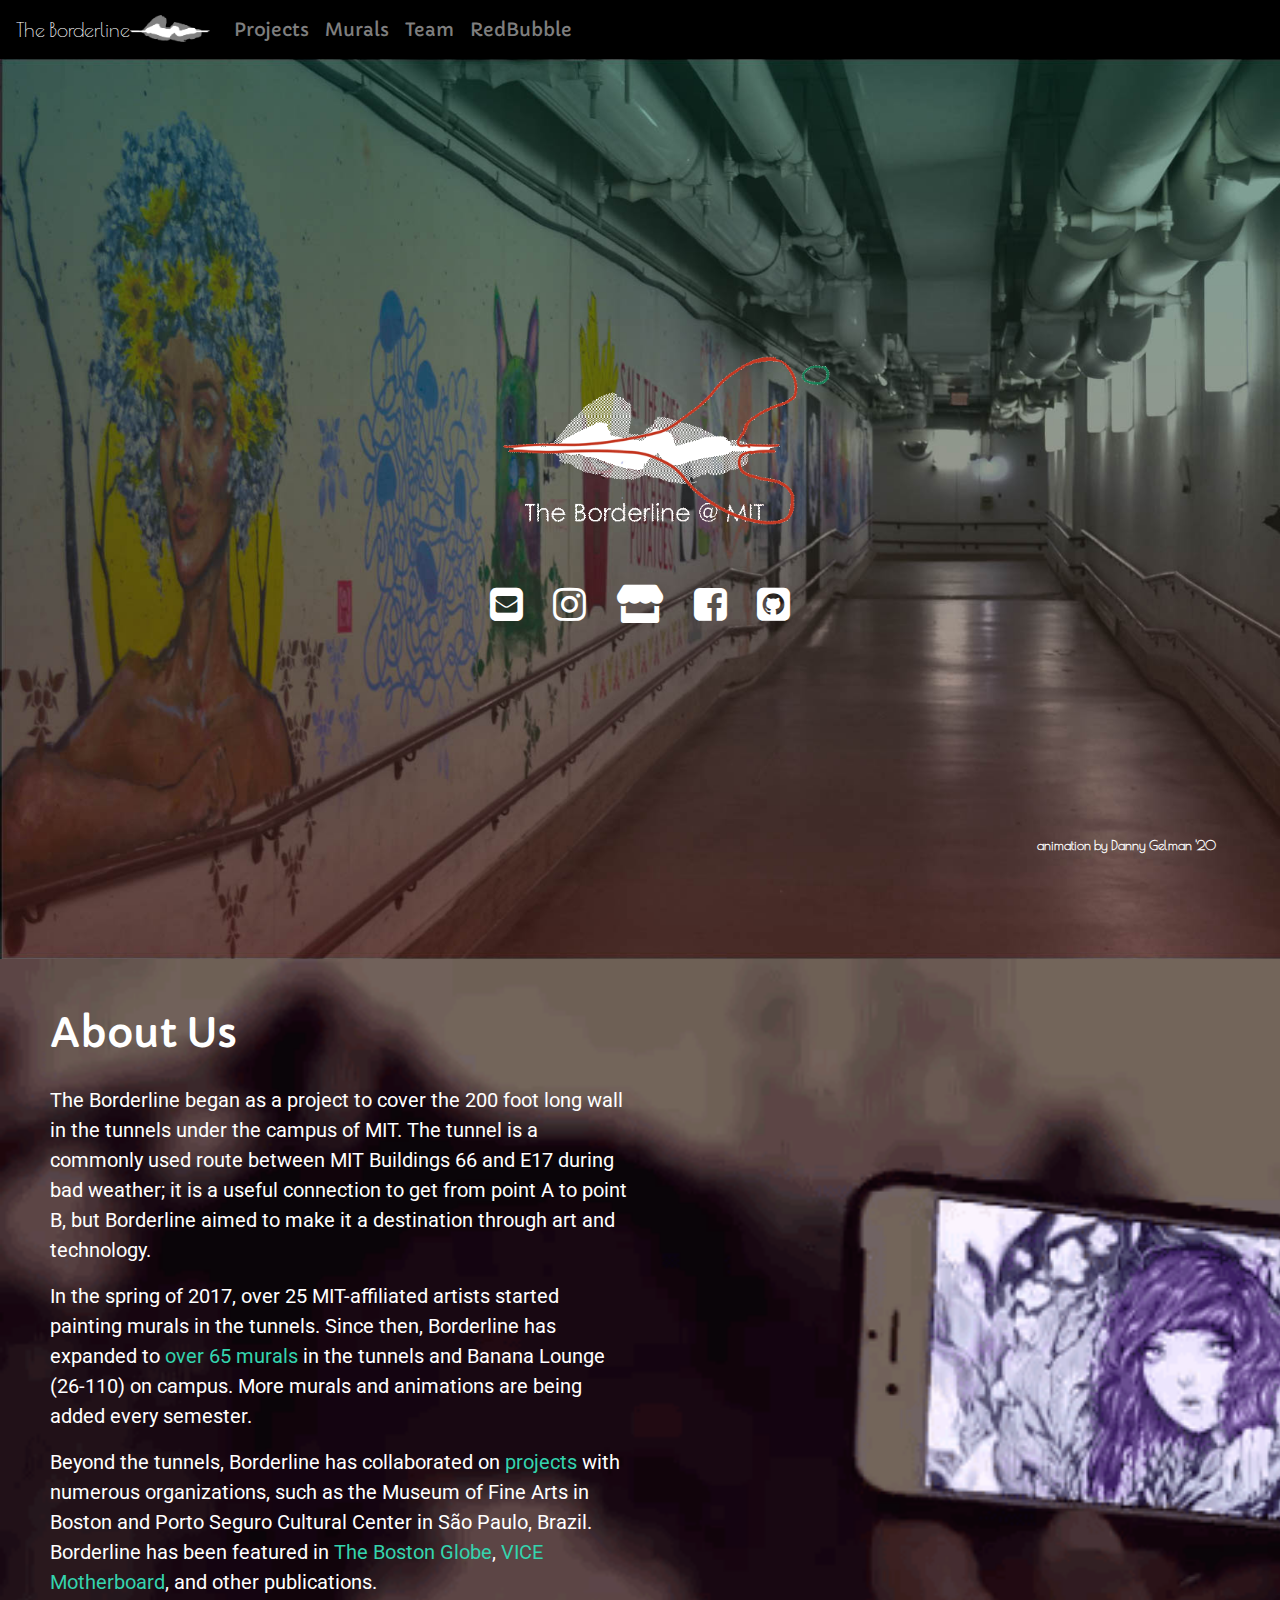
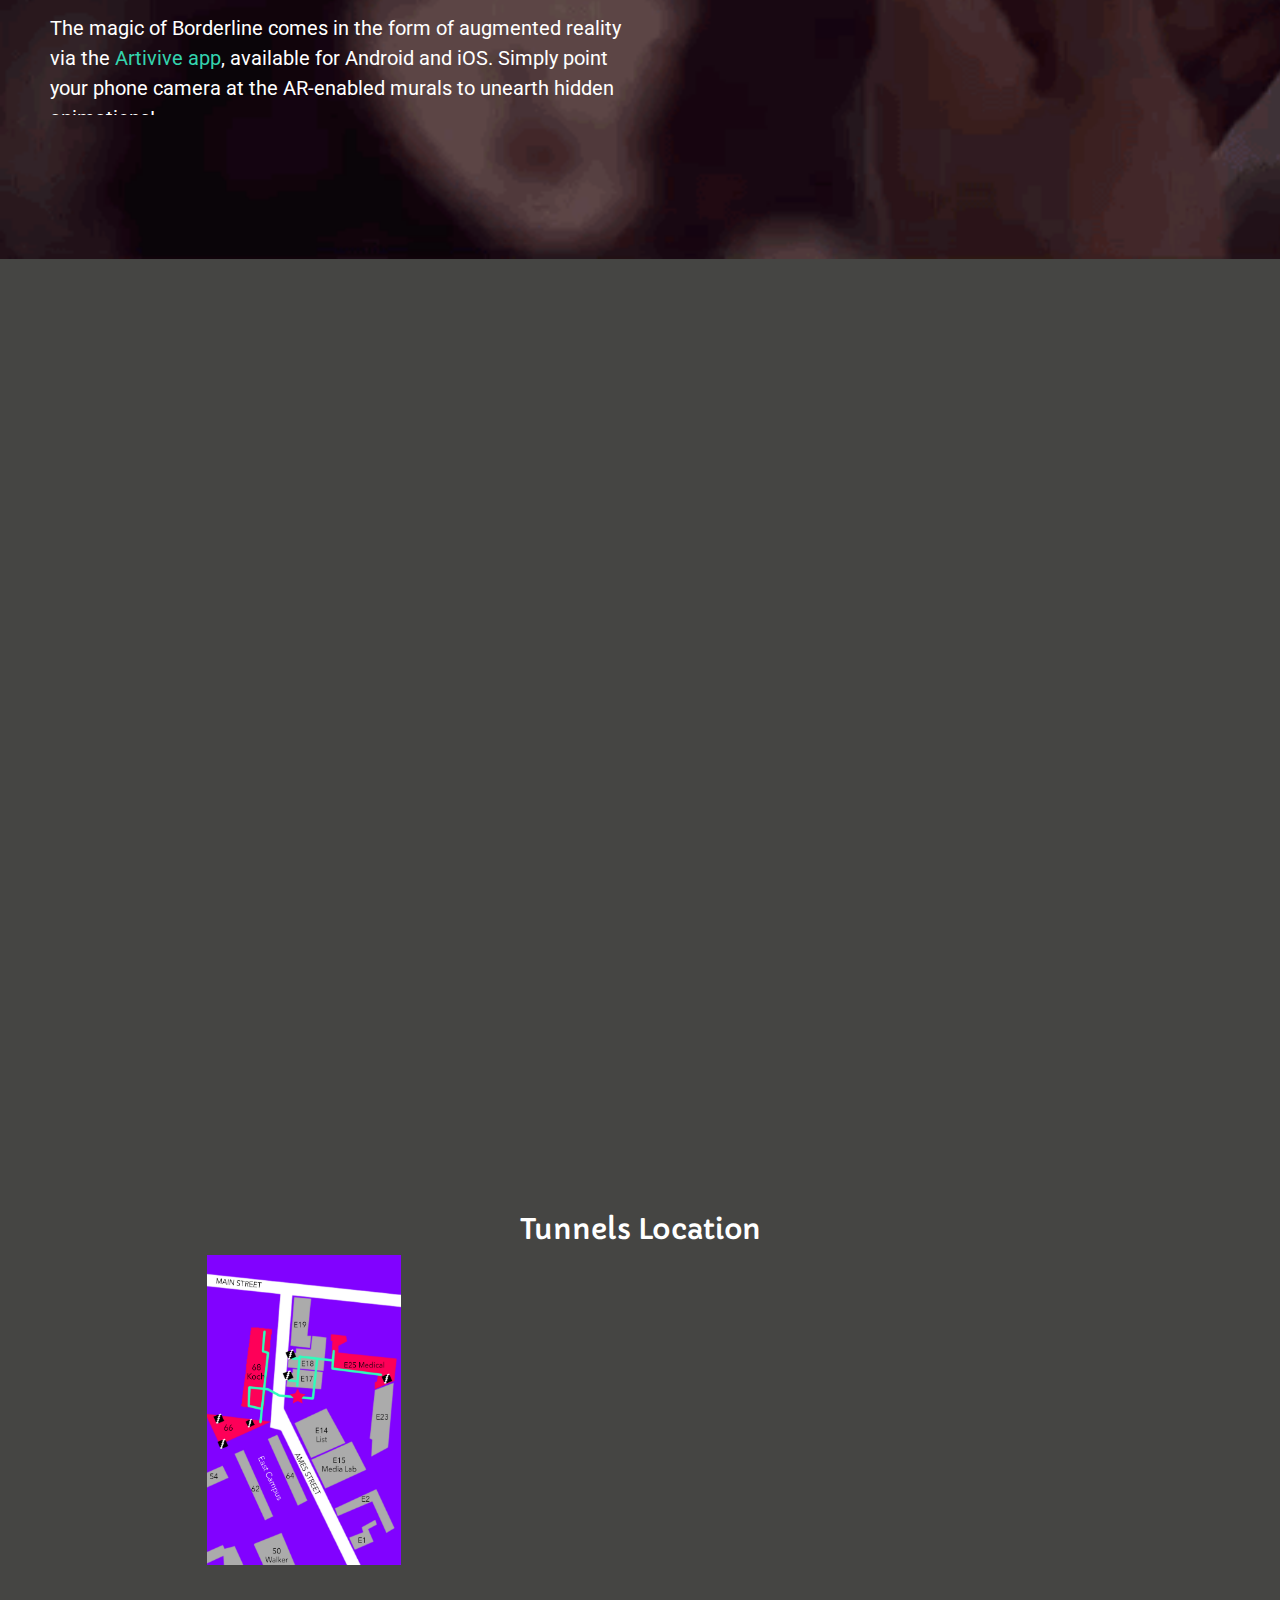
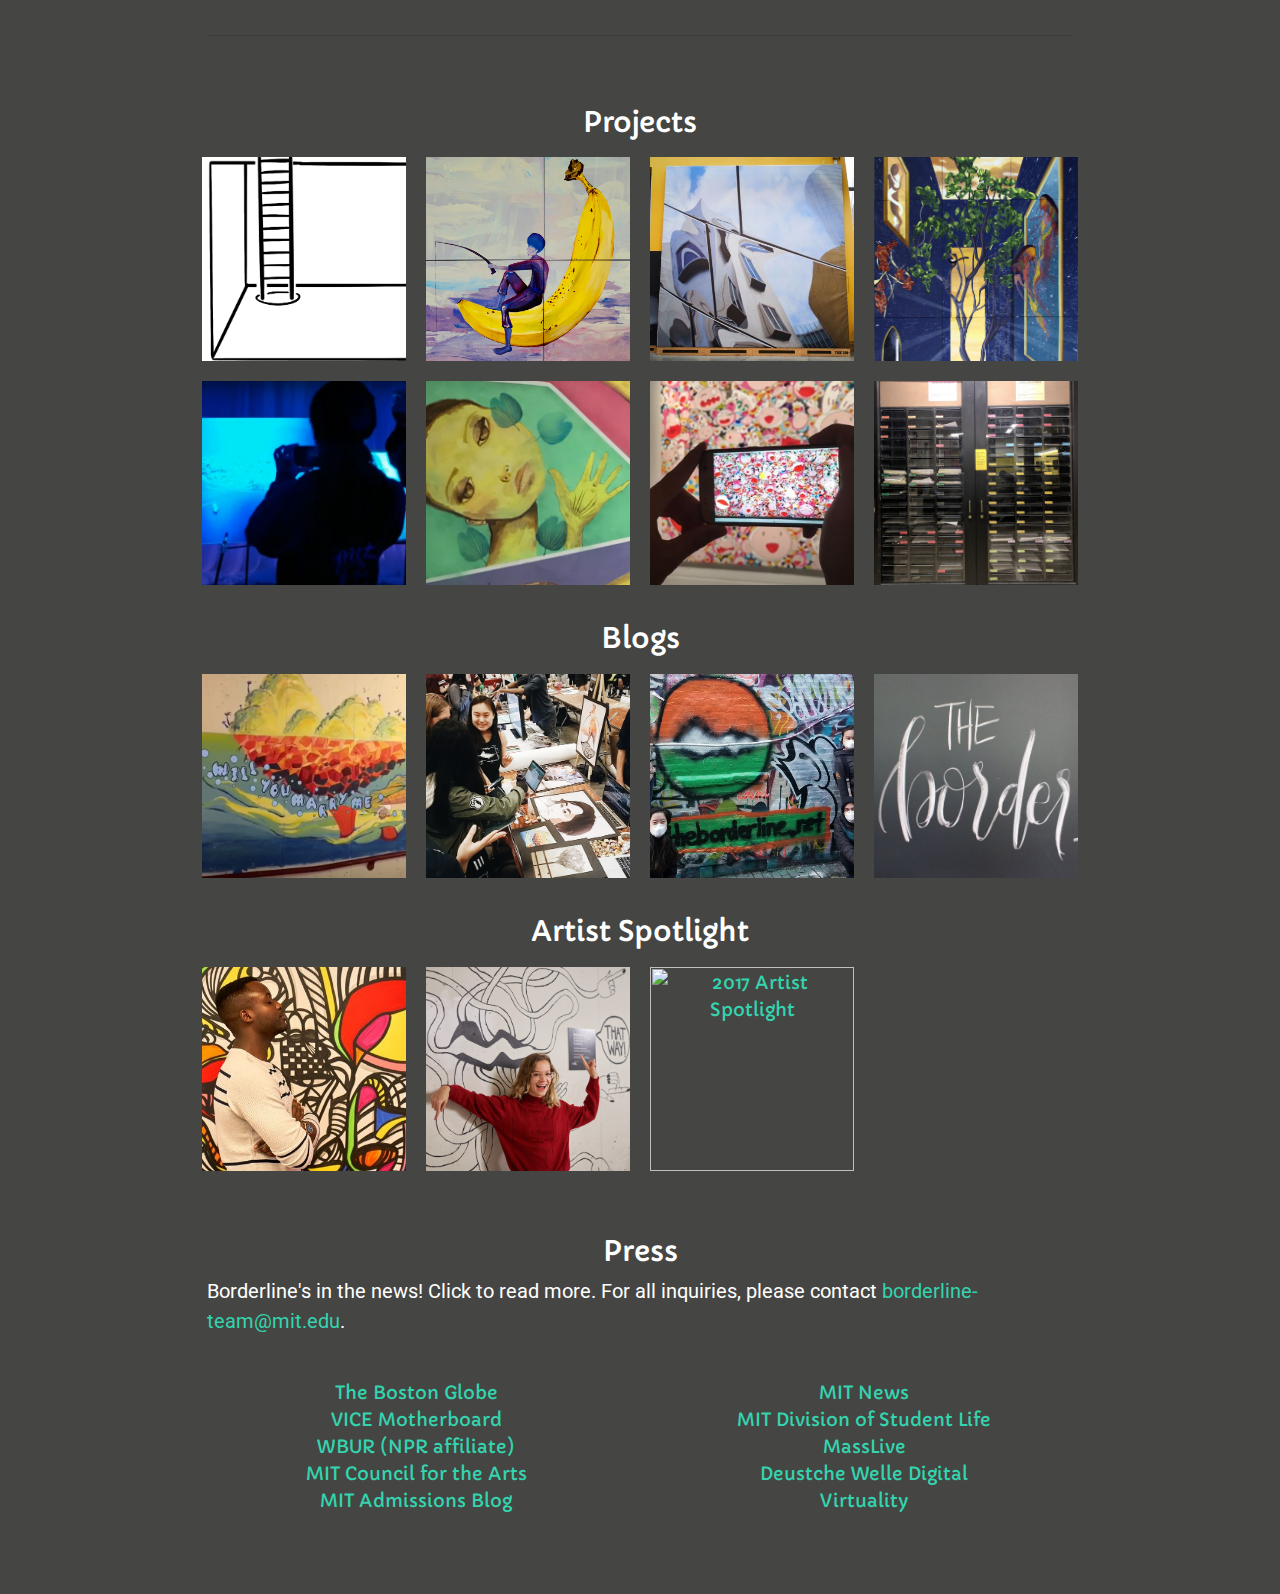
==== commit 5cd90a31: "moved cluster of gifs from main page to featured" ====
--- a/index.html
+++ b/index.html
@@ -55,7 +55,7 @@
       position: relative;
     }
 
-    .section-four {
+    .section-three {
       background-color: #454543;
       height: 100%;
       width: 100%;
@@ -287,113 +287,10 @@
     </div>
     <br>
   </div>
-<div class="section-three">
-  <div class="flex-container">
-    <div class="project storywall">
-        <video class="video" loop="" muted="" webkit-playsinline="" playsinline="" autoplay="" preload="auto">
-          <source src="storywall_animations/11 with mural storywall - Yiming Chen.mp4" type="video/mp4">
-          </video>
-    </div>
-    <div class="project storywall">
-        <video class="video" loop="" muted="" webkit-playsinline="" playsinline="" autoplay="" preload="auto">
-          <source src="storywall_animations/12-10fpsAnimation-withMural-FINAL - Sruthi Parthasarathi.mp4" type="video/mp4">
-          </video>
-    </div>
-    <div class="project storywall">
-        <video class="video" loop="" muted="" webkit-playsinline="" playsinline="" autoplay="" preload="auto">
-          <source src="storywall_animations/AsItComes_Kidist_4K - Aria Kydd.mp4" type="video/mp4">
-          </video>
-    </div>
-    <div class="project storywall">
-        <video class="video" loop="" muted="" webkit-playsinline="" playsinline="" autoplay="" preload="auto">
-          <source src="storywall_animations/Beaver Bois Full BG - Alison Fang.mp4" type="video/mp4">
-          </video>
-    </div>
-    <div class="project storywall">
-        <video class="video" loop="" muted="" webkit-playsinline="" playsinline="" autoplay="" preload="auto">
-          <source src="storywall_animations/bzzbrain_w_mural - Claire Lu.mp4" type="video/mp4">
-          </video>
-    </div>
-    <div class="project storywall">
-        <video class="video" loop="" muted="" webkit-playsinline="" playsinline="" autoplay="" preload="auto">
-          <source src="storywall_animations/contruction lines anim (as seen) - Yi Jun Yang.mp4" type="video/mp4">
-          </video>
-    </div>
-    <div class="project storywall">
-        <video class="video" loop="" muted="" webkit-playsinline="" playsinline="" autoplay="" preload="auto">
-          <source src="storywall_animations/grad_animation_muralbg - Alexis Huang.mp4" type="video/mp4">
-          </video>
-    </div>
-    <div class="project storywall">
-        <video class="video" loop="" muted="" webkit-playsinline="" playsinline="" autoplay="" preload="auto">
-          <source src="storywall_animations/IMG_4470 - zitong chen.MP4" type="video/mp4">
-          </video>
-    </div>
-    <div class="project storywall">
-        <video class="video" loop="" muted="" webkit-playsinline="" playsinline="" autoplay="" preload="auto">
-          <source src="storywall_animations/insideOfMITnormal - Jessica Wu.mp4" type="video/mp4">
-          </video>
-    </div>
-  <div class="project storywall">
-    <img src="storywall_images/Layal.jpg"/>
-</div>
-    <div class="project storywall">
-        <video class="video" loop="" muted="" webkit-playsinline="" playsinline="" autoplay="" preload="auto">
-          <source src="storywall_animations/mural2 - Audrey C..mp4" type="video/mp4">
-          </video>
-    </div>
-    <div class="project storywall">
-          <video class="video" loop="" muted="" webkit-playsinline="" playsinline="" autoplay="" preload="auto">
-            <source src="storywall_animations/mural5-muralBackground - Juliana Covarrubias.mp4" type="video/mp4">
-            </video>
-    </div>
-    <div class="project storywall">
-        <video class="video" loop="" muted="" webkit-playsinline="" playsinline="" autoplay="" preload="auto">
-          <source src="storywall_animations/mural_to_animate_video - Caroline Cunningham.mp4" type="video/mp4">
-          </video>
-    </div>
-    <div class="project storywall">
-        <video class="video" loop="" muted="" webkit-playsinline="" playsinline="" autoplay="" preload="auto">
-          <source src="storywall_animations/MuralFourFireHydrantWithMuralBackground - Sebastian Garcia.mp4" type="video/mp4">
-          </video>
-    </div>
-    <div class="project storywall">
-          <video class="video" loop="" muted="" webkit-playsinline="" playsinline="" autoplay="" preload="auto">
-            <source src="storywall_animations/wide-tim-margaret-zheng.mp4" type="video/mp4">
-            </video>
-    </div>
-    <div class="project storywall">
-        <video class="video" loop="" muted="" webkit-playsinline="" playsinline="" autoplay="" preload="auto">
-          <source src="storywall_animations/yen_yijun (as seen) - Yi Jun Yang.mp4" type="video/mp4">
-          </video>
-    </div>
-  <div class="project storywall">
-    <img src="storywall_images/AmyZhong.JPG">
-</div>
-<div class="project storywall">
-  <img src="storywall_images/MelodyWu.JPG">
-</div>
-<div class="project storywall">
-<img src="storywall_images/ShaynaAhteck.JPG">
-</div>
-<div class="project">
-<img alt="EmojiHourglass" src="./images/fa2019/EmojiHourglass.jpg">
-</div>
-<div class="project">
-<img src="borderlinegifs/Over-Whale-Mingly_Amy_Zhong.gif">
-</div>
-<div class="project">
-<img src="borderlinegifs/jenga_sam_ferguson.gif">
-</div>
-<div class="project">
-<img src="borderlinegifs/Bouken_Skylar_Larsen.gif">
-</div>
-
-
-  </div>
+
   
 </div>
-  <div class="section-four">
+  <div class="section-three">
     <div>
       <iframe id="youTube" style="width: 100%;" src="https://www.youtube.com/embed/0rUwgOZ4LUg" frameborder="0"
         allow="accelerometer; autoplay; encrypted-media; gyroscope; picture-in-picture" allowfullscreen></iframe>
